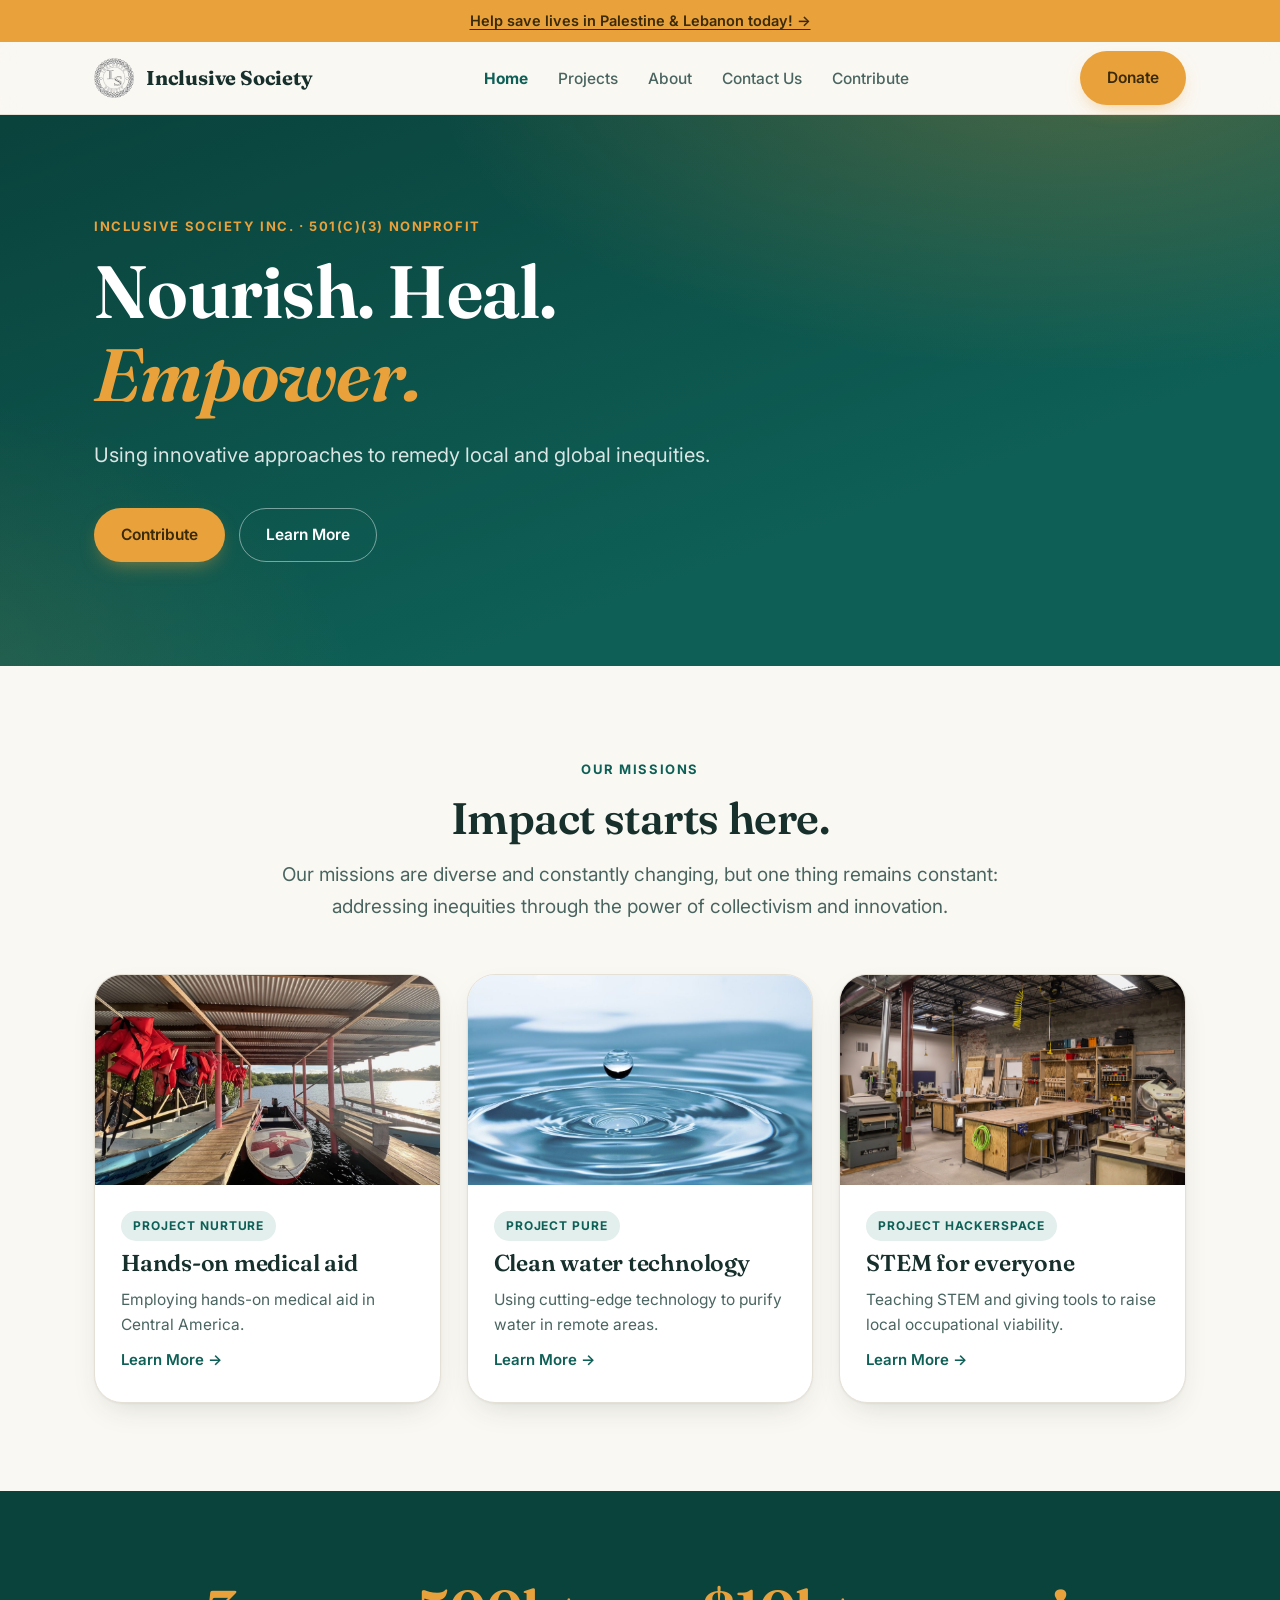
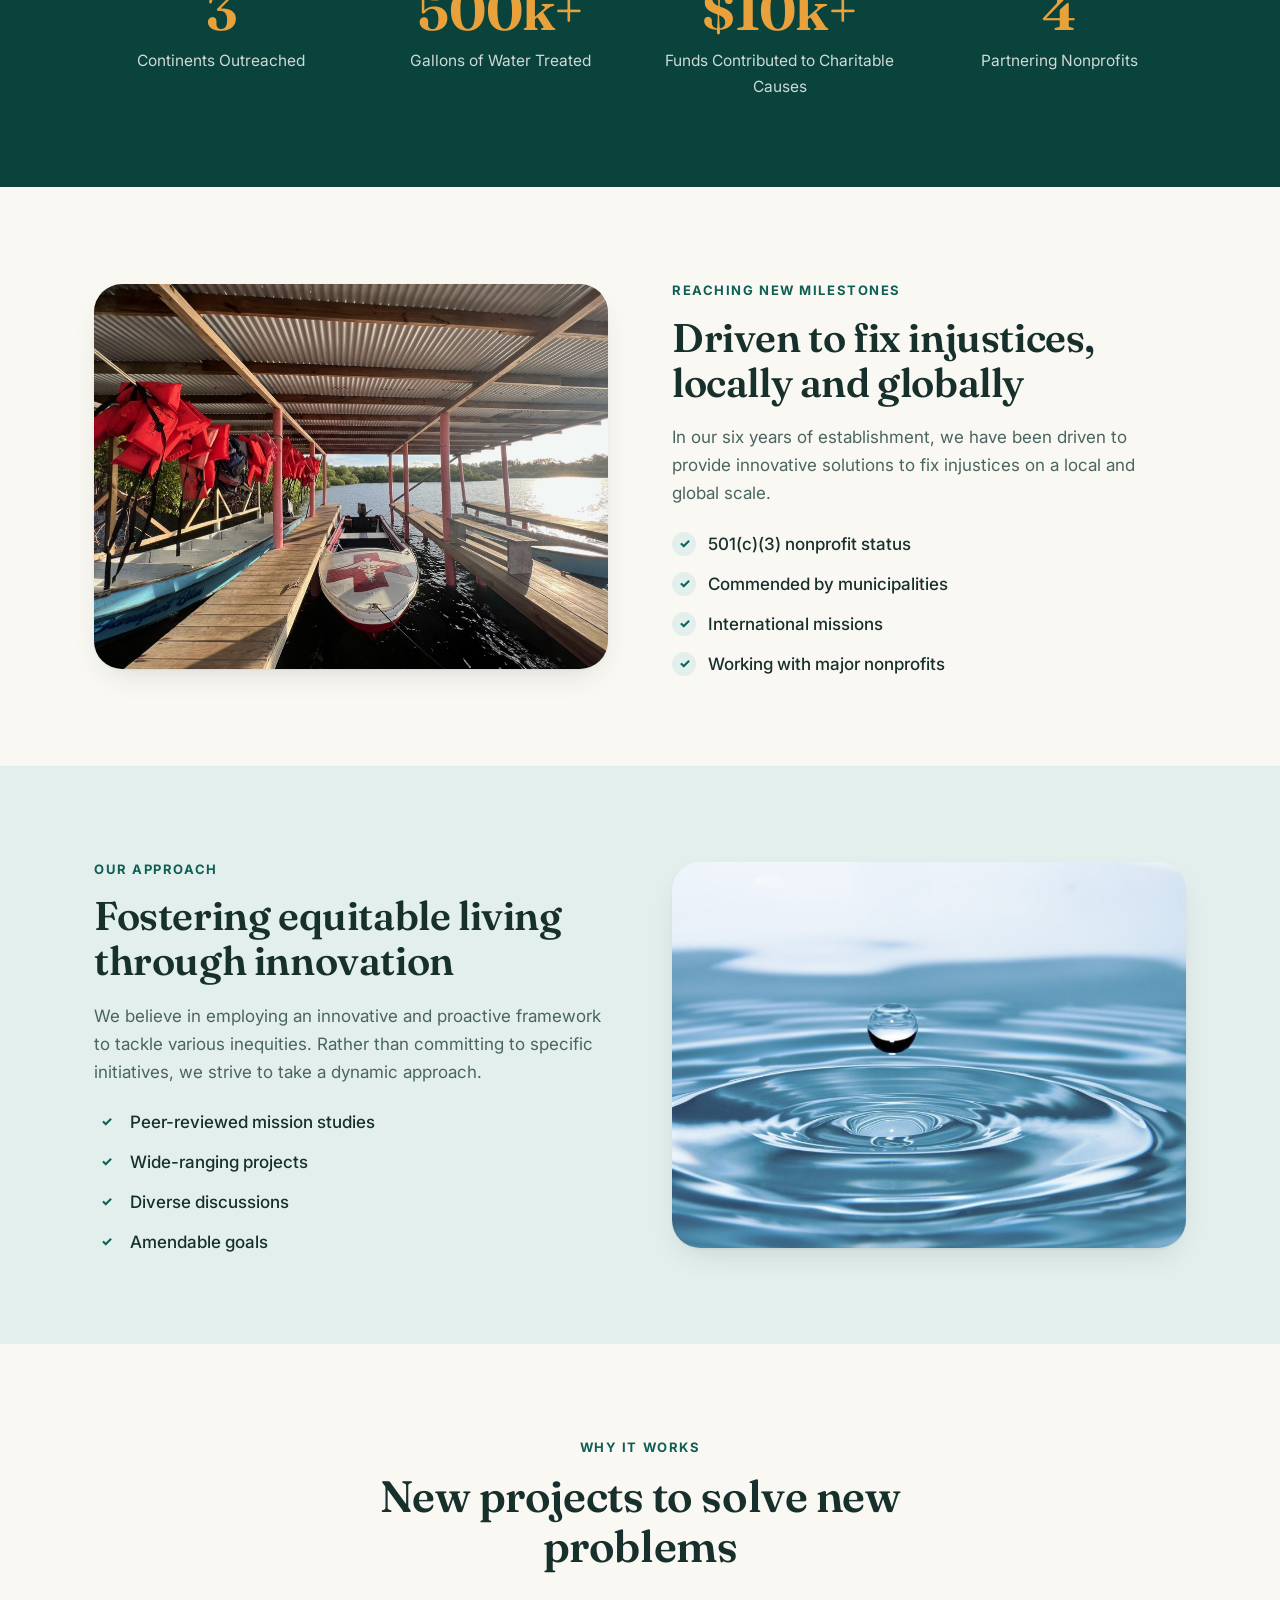
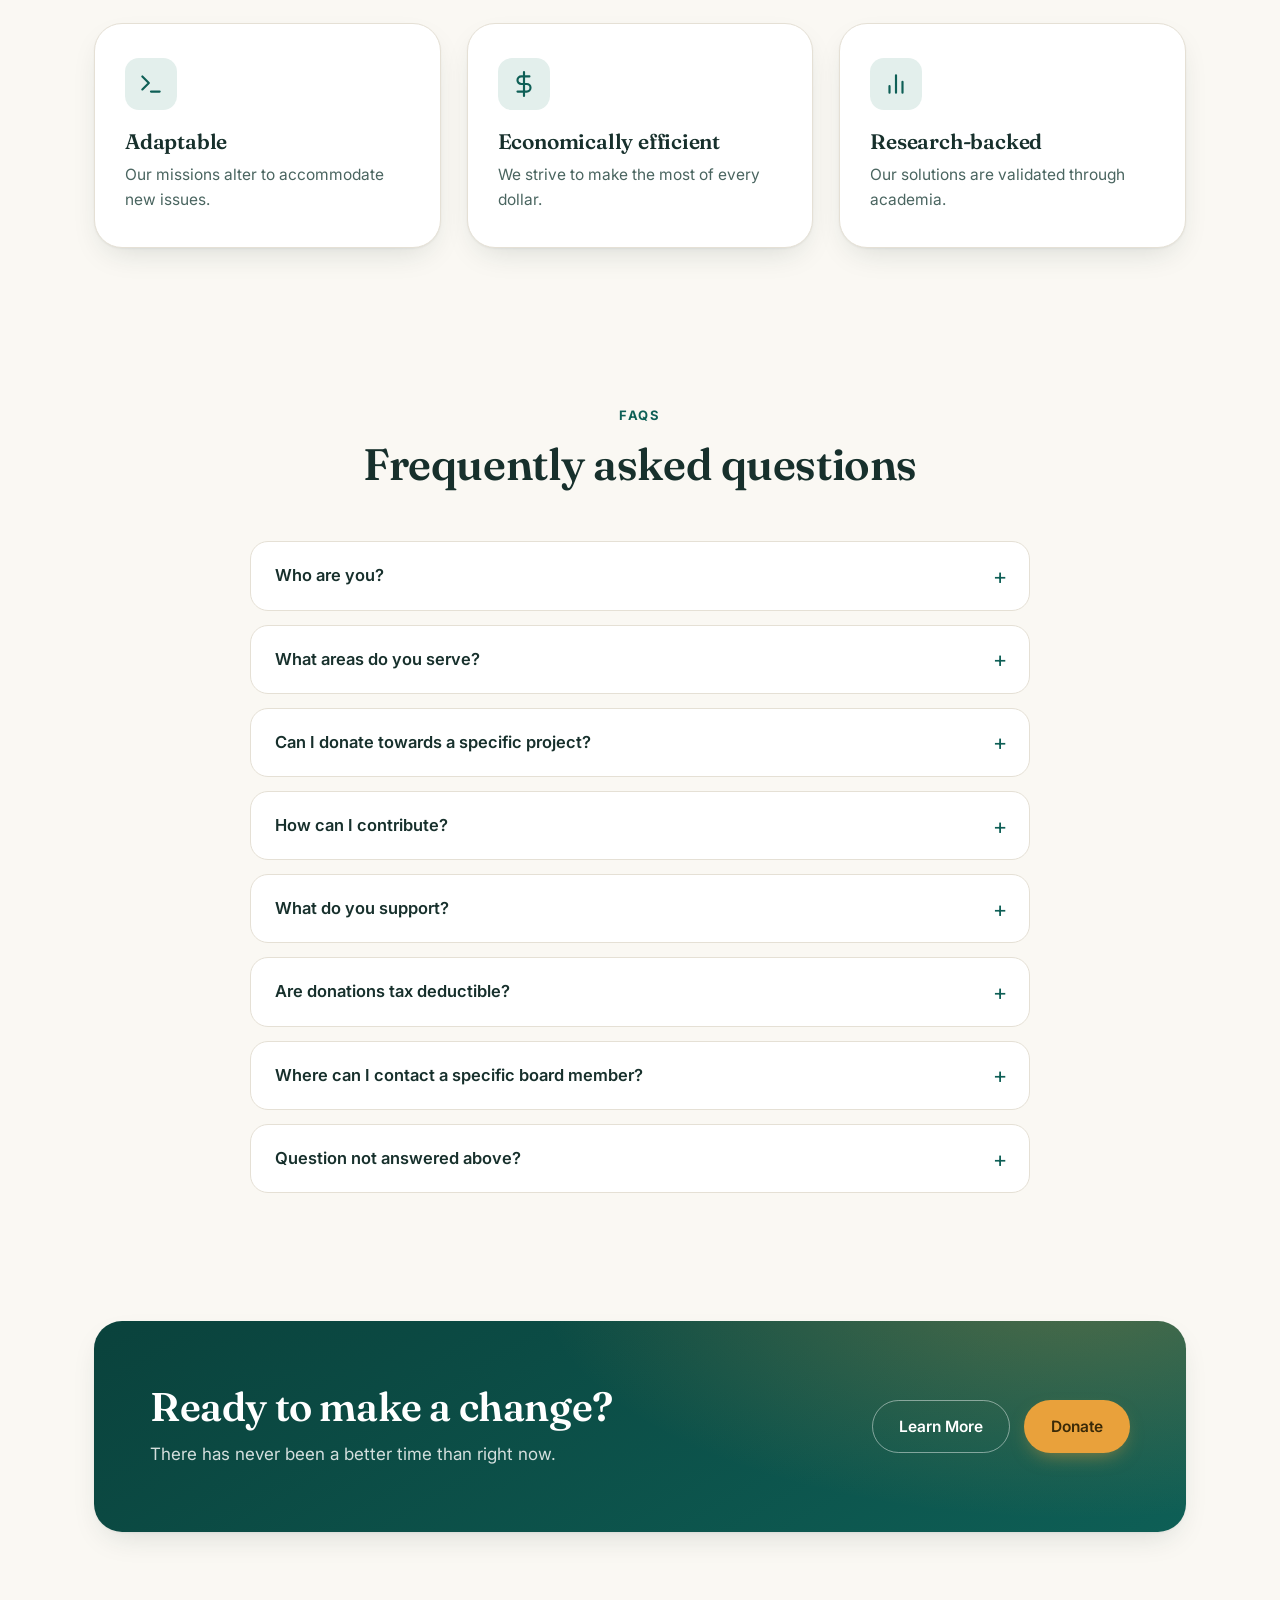
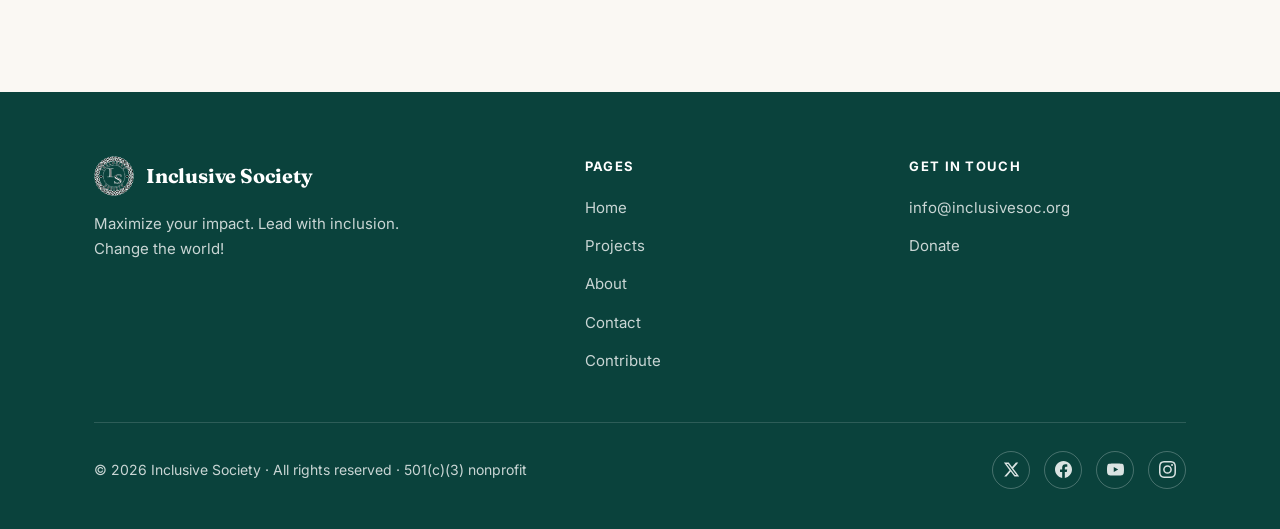
==== index.html @ f0d804b3 "Redesigned Inclusive Society site as a modern static website Co-Authored-By: Claude Fable 5 <noreply" ====
<!DOCTYPE html>
<html lang="en">
<head>
<meta charset="UTF-8">
<meta name="viewport" content="width=device-width, initial-scale=1.0">
<title>Inclusive Society — Nourish. Heal. Empower.</title>
<meta name="description" content="Inclusive Society is a 501(c)(3) nonprofit using innovative approaches to remedy local and global inequities. Nourish. Heal. Empower.">
<link rel="icon" type="image/png" href="assets/img/logo.png">
<link rel="preconnect" href="https://fonts.googleapis.com">
<link rel="preconnect" href="https://fonts.gstatic.com" crossorigin>
<link href="https://fonts.googleapis.com/css2?family=Fraunces:ital,opsz,wght@0,9..144,400..700;1,9..144,400..700&family=Inter:wght@400;500;600;700&display=swap" rel="stylesheet">
<link rel="stylesheet" href="assets/css/style.css">
</head>
<body>

<div class="announce">
  <a href="https://donorbox.org/inclusive-society-nonprofit-fundraiser" target="_blank" rel="noopener">Help save lives in Palestine &amp; Lebanon today! →</a>
</div>

<header class="site-header">
  <div class="wrap nav">
    <a class="brand" href="./"><img src="assets/img/logo.png" alt="Inclusive Society logo"><span>Inclusive Society</span></a>
    <ul class="nav-links" id="navLinks">
      <li><a href="./" aria-current="page">Home</a></li>
      <li><a href="projects/">Projects</a></li>
      <li><a href="about/">About</a></li>
      <li><a href="contact/">Contact Us</a></li>
      <li><a href="contribute/">Contribute</a></li>
    </ul>
    <div class="nav-cta">
      <a class="btn btn--amber" href="https://donorbox.org/inclusive-society-nonprofit-fundraiser" target="_blank" rel="noopener">Donate</a>
      <button class="nav-toggle" aria-label="Toggle menu" onclick="document.getElementById('navLinks').classList.toggle('open')">
        <svg viewBox="0 0 24 24" fill="none" stroke="currentColor" stroke-width="2" stroke-linecap="round"><path d="M4 7h16M4 12h16M4 17h16"/></svg>
      </button>
    </div>
  </div>
</header>

<section class="hero">
  <div class="wrap">
    <span class="eyebrow">Inclusive Society Inc. · 501(c)(3) Nonprofit</span>
    <h1>Nourish. Heal. <em>Empower.</em></h1>
    <p>Using innovative approaches to remedy local and global inequities.</p>
    <div class="hero-actions">
      <a class="btn btn--amber" href="contribute/">Contribute</a>
      <a class="btn btn--ghost-light" href="about/">Learn More</a>
    </div>
  </div>
</section>

<section class="section">
  <div class="wrap">
    <div class="section-head center">
      <span class="eyebrow">Our Missions</span>
      <h2>Impact starts here.</h2>
      <p class="lede">Our missions are diverse and constantly changing, but one thing remains constant: addressing inequities through the power of collectivism and innovation.</p>
    </div>
    <div class="grid grid--3">
      <article class="card">
        <img src="assets/img/medical.jpg" alt="Medical aid dock in Central America">
        <div class="card-body">
          <span class="tag">Project Nurture</span>
          <h3>Hands-on medical aid</h3>
          <p>Employing hands-on medical aid in Central America.</p>
          <a class="card-link" href="projects/">Learn More</a>
        </div>
      </article>
      <article class="card">
        <img src="assets/img/water.jpg" alt="Clean water pouring into a glass">
        <div class="card-body">
          <span class="tag">Project Pure</span>
          <h3>Clean water technology</h3>
          <p>Using cutting-edge technology to purify water in remote areas.</p>
          <a class="card-link" href="projects/">Learn More</a>
        </div>
      </article>
      <article class="card">
        <img src="assets/img/workshop.png" alt="Workshop with tools and machines">
        <div class="card-body">
          <span class="tag">Project Hackerspace</span>
          <h3>STEM for everyone</h3>
          <p>Teaching STEM and giving tools to raise local occupational viability.</p>
          <a class="card-link" href="projects/">Learn More</a>
        </div>
      </article>
    </div>
  </div>
</section>

<section class="section section--teal stats">
  <div class="wrap">
    <div class="grid grid--4">
      <div class="stat"><h3>3</h3><p>Continents Outreached</p></div>
      <div class="stat"><h3>500k+</h3><p>Gallons of Water Treated</p></div>
      <div class="stat"><h3>$10k+</h3><p>Funds Contributed to Charitable Causes</p></div>
      <div class="stat"><h3>4</h3><p>Partnering Nonprofits</p></div>
    </div>
  </div>
</section>

<section class="section">
  <div class="wrap split">
    <div class="split-img"><img src="assets/img/medical.jpg" alt="Floating Doctors medical dock"></div>
    <div>
      <span class="eyebrow">Reaching New Milestones</span>
      <h2>Driven to fix injustices, locally and globally</h2>
      <p>In our six years of establishment, we have been driven to provide innovative solutions to fix injustices on a local and global scale.</p>
      <ul class="checklist">
        <li>501(c)(3) nonprofit status</li>
        <li>Commended by municipalities</li>
        <li>International missions</li>
        <li>Working with major nonprofits</li>
      </ul>
    </div>
  </div>
</section>

<section class="section section--tint">
  <div class="wrap split">
    <div>
      <span class="eyebrow">Our Approach</span>
      <h2>Fostering equitable living through innovation</h2>
      <p>We believe in employing an innovative and proactive framework to tackle various inequities. Rather than committing to specific initiatives, we strive to take a dynamic approach.</p>
      <ul class="checklist">
        <li>Peer-reviewed mission studies</li>
        <li>Wide-ranging projects</li>
        <li>Diverse discussions</li>
        <li>Amendable goals</li>
      </ul>
    </div>
    <div class="split-img"><img src="assets/img/water.jpg" alt="Water purification innovation"></div>
  </div>
</section>

<section class="section">
  <div class="wrap">
    <div class="section-head center">
      <span class="eyebrow">Why It Works</span>
      <h2>New projects to solve new problems</h2>
    </div>
    <div class="grid grid--3">
      <div class="value">
        <div class="icon"><svg viewBox="0 0 24 24" fill="none" stroke="currentColor" stroke-width="2" stroke-linecap="round" stroke-linejoin="round"><path d="M4 17l6-6-6-6M12 19h8"/></svg></div>
        <h3>Adaptable</h3>
        <p>Our missions alter to accommodate new issues.</p>
      </div>
      <div class="value">
        <div class="icon"><svg viewBox="0 0 24 24" fill="none" stroke="currentColor" stroke-width="2" stroke-linecap="round" stroke-linejoin="round"><path d="M12 1v22M17 5H9.5a3.5 3.5 0 000 7h5a3.5 3.5 0 010 7H6"/></svg></div>
        <h3>Economically efficient</h3>
        <p>We strive to make the most of every dollar.</p>
      </div>
      <div class="value">
        <div class="icon"><svg viewBox="0 0 24 24" fill="none" stroke="currentColor" stroke-width="2" stroke-linecap="round" stroke-linejoin="round"><path d="M18 20V10M12 20V4M6 20v-6"/></svg></div>
        <h3>Research-backed</h3>
        <p>Our solutions are validated through academia.</p>
      </div>
    </div>
  </div>
</section>

<section class="section section--tight">
  <div class="wrap">
    <div class="section-head center">
      <span class="eyebrow">FAQs</span>
      <h2>Frequently asked questions</h2>
    </div>
    <div class="faq">
      <details>
        <summary>Who are you?</summary>
        <div>We are a 501(c)(3) nonprofit organization focused on employing innovative approaches to democratize resources to address local and global inequities. We believe that by taking on a creative philosophy, we can foster a more collective, more inclusive society.</div>
      </details>
      <details>
        <summary>What areas do you serve?</summary>
        <div>As our projects are highly variable in their goals, the areas we serve tend to vary greatly. At the moment, we are focusing efforts in aiding communities across North America, South America, and sub-Saharan Africa. We do not focus on any one particular region, and we don't plan to!</div>
      </details>
      <details>
        <summary>Can I donate towards a specific project?</summary>
        <div>Yes! At the <a href="https://donorbox.org/inclusive-society-nonprofit-fundraiser" target="_blank" rel="noopener">donation page</a>, you will have the option to select which project(s) you wish to contribute your funds to. If none are selected, donated funds will be dispersed towards charitable causes at the discretion of Inclusive Society.</div>
      </details>
      <details>
        <summary>How can I contribute?</summary>
        <div>If you are an individual and you wish to support our cause, you may consider donating <a href="https://donorbox.org/inclusive-society-nonprofit-fundraiser" target="_blank" rel="noopener">here</a>. If you have additional suggestions, comments, or would like a hands-on role, feel free to <a href="contact/">contact us here</a>. For organizations interested in partnerships, please contact us at <a href="contact/">this page</a>.</div>
      </details>
      <details>
        <summary>What do you support?</summary>
        <div>Our causes vary substantially. Currently, we are focused on providing aid to the citizens of Palestine. We have also done missions for democratizing access to STEM tools, clean water, and medical technology. The common factor with our current and future projects is our pursuit to address widespread inequities.</div>
      </details>
      <details>
        <summary>Are donations tax deductible?</summary>
        <div>Yes! We maintain a 501(c)(3) federal status, so all donations are considered tax deductible except where prohibited by law.</div>
      </details>
      <details>
        <summary>Where can I contact a specific board member?</summary>
        <div>Go to the <a href="about/">about us page</a> to contact a specific member.</div>
      </details>
      <details>
        <summary>Question not answered above?</summary>
        <div><a href="contact/">Contact us</a> — we're more than happy to help, or email us at <a href="mailto:info@inclusivesoc.org">info@inclusivesoc.org</a>.</div>
      </details>
    </div>
  </div>
</section>

<section class="section section--tight">
  <div class="wrap">
    <div class="cta-band">
      <div>
        <h2>Ready to make a change?</h2>
        <p>There has never been a better time than right now.</p>
      </div>
      <div class="hero-actions">
        <a class="btn btn--ghost-light" href="about/">Learn More</a>
        <a class="btn btn--amber" href="https://donorbox.org/inclusive-society-nonprofit-fundraiser" target="_blank" rel="noopener">Donate</a>
      </div>
    </div>
  </div>
</section>

<footer class="site-footer">
  <div class="wrap">
    <div class="footer-grid">
      <div>
        <a class="brand" href="./"><img src="assets/img/logo.png" alt="Inclusive Society logo"><span>Inclusive Society</span></a>
        <p class="footer-tag">Maximize your impact. Lead with inclusion. Change the world!</p>
      </div>
      <div>
        <h4>Pages</h4>
        <ul class="footer-links">
          <li><a href="./">Home</a></li>
          <li><a href="projects/">Projects</a></li>
          <li><a href="about/">About</a></li>
          <li><a href="contact/">Contact</a></li>
          <li><a href="contribute/">Contribute</a></li>
        </ul>
      </div>
      <div>
        <h4>Get in touch</h4>
        <ul class="footer-links">
          <li><a href="mailto:info@inclusivesoc.org">info@inclusivesoc.org</a></li>
          <li><a href="https://donorbox.org/inclusive-society-nonprofit-fundraiser" target="_blank" rel="noopener">Donate</a></li>
        </ul>
      </div>
    </div>
    <div class="footer-bottom">
      <span>© 2026 Inclusive Society · All rights reserved · 501(c)(3) nonprofit</span>
      <div class="socials">
        <a href="#" aria-label="Twitter"><svg viewBox="0 0 24 24" fill="currentColor"><path d="M18.244 2.25h3.308l-7.227 8.26 8.502 11.24H16.17l-5.214-6.817L4.99 21.75H1.68l7.73-8.835L1.254 2.25H8.08l4.713 6.231zm-1.161 17.52h1.833L7.084 4.126H5.117z"/></svg></a>
        <a href="#" aria-label="Facebook"><svg viewBox="0 0 24 24" fill="currentColor"><path d="M24 12.073c0-6.627-5.373-12-12-12s-12 5.373-12 12c0 5.99 4.388 10.954 10.125 11.854v-8.385H7.078v-3.47h3.047V9.43c0-3.007 1.792-4.669 4.533-4.669 1.312 0 2.686.235 2.686.235v2.953H15.83c-1.491 0-1.956.925-1.956 1.874v2.25h3.328l-.532 3.47h-2.796v8.385C19.612 23.027 24 18.062 24 12.073z"/></svg></a>
        <a href="#" aria-label="YouTube"><svg viewBox="0 0 24 24" fill="currentColor"><path d="M23.498 6.186a3.016 3.016 0 00-2.122-2.136C19.505 3.545 12 3.545 12 3.545s-7.505 0-9.377.505A3.017 3.017 0 00.502 6.186C0 8.07 0 12 0 12s0 3.93.502 5.814a3.016 3.016 0 002.122 2.136c1.871.505 9.376.505 9.376.505s7.505 0 9.377-.505a3.015 3.015 0 002.122-2.136C24 15.93 24 12 24 12s0-3.93-.502-5.814zM9.545 15.568V8.432L15.818 12l-6.273 3.568z"/></svg></a>
        <a href="#" aria-label="Instagram"><svg viewBox="0 0 24 24" fill="currentColor"><path d="M12 2.163c3.204 0 3.584.012 4.85.07 3.252.148 4.771 1.691 4.919 4.919.058 1.265.069 1.645.069 4.849 0 3.205-.012 3.584-.069 4.849-.149 3.225-1.664 4.771-4.919 4.919-1.266.058-1.644.07-4.85.07-3.204 0-3.584-.012-4.849-.07-3.26-.149-4.771-1.699-4.919-4.92-.058-1.265-.07-1.644-.07-4.849 0-3.204.013-3.583.07-4.849.149-3.227 1.664-4.771 4.919-4.919 1.266-.057 1.645-.069 4.849-.069zm0-2.163c-3.259 0-3.667.014-4.947.072-4.358.2-6.78 2.618-6.98 6.98-.059 1.281-.073 1.689-.073 4.948 0 3.259.014 3.668.072 4.948.2 4.358 2.618 6.78 6.98 6.98 1.281.058 1.689.072 4.948.072 3.259 0 3.668-.014 4.948-.072 4.354-.2 6.782-2.618 6.979-6.98.059-1.28.073-1.689.073-4.948 0-3.259-.014-3.667-.072-4.947-.196-4.354-2.617-6.78-6.979-6.98-1.281-.059-1.69-.073-4.949-.073zm0 5.838a6.162 6.162 0 100 12.324 6.162 6.162 0 000-12.324zm0 10.162a4 4 0 110-8 4 4 0 010 8zm6.406-11.845a1.44 1.44 0 100 2.881 1.44 1.44 0 000-2.881z"/></svg></a>
      </div>
    </div>
  </div>
</footer>

</body>
</html>
---- assets/css/style.css ----
/* ============================================================
   Inclusive Society — site stylesheet
   ============================================================ */

:root {
  --bg: #FAF8F3;
  --surface: #FFFFFF;
  --ink: #17302C;
  --ink-soft: #4A6560;
  --line: #E5E0D5;
  --teal: #0E5F56;
  --teal-deep: #0A423C;
  --teal-tint: #E3EFEC;
  --amber: #E9A13B;
  --amber-deep: #C77F1B;
  --radius: 18px;
  --radius-lg: 28px;
  --shadow: 0 1px 2px rgba(23, 48, 44, .05), 0 12px 32px -12px rgba(23, 48, 44, .18);
  --font-display: "Fraunces", Georgia, serif;
  --font-body: "Inter", -apple-system, BlinkMacSystemFont, "Segoe UI", sans-serif;
}

* { margin: 0; padding: 0; box-sizing: border-box; }

html { scroll-behavior: smooth; }

body {
  font-family: var(--font-body);
  background: var(--bg);
  color: var(--ink);
  line-height: 1.65;
  font-size: 17px;
  -webkit-font-smoothing: antialiased;
}

img { max-width: 100%; display: block; }

a { color: var(--teal); text-decoration: none; }
a:hover { text-decoration: none; }

.wrap { max-width: 1140px; margin: 0 auto; padding: 0 24px; }

/* ---------- Typography ---------- */

h1, h2, h3 { font-family: var(--font-display); font-weight: 600; line-height: 1.12; letter-spacing: -0.01em; }

.eyebrow {
  display: inline-block;
  font-size: 13px;
  font-weight: 700;
  letter-spacing: .12em;
  text-transform: uppercase;
  color: var(--teal);
  margin-bottom: 14px;
}

.eyebrow--amber { color: var(--amber-deep); }

.lede { font-size: 19px; color: var(--ink-soft); max-width: 62ch; }

/* ---------- Announcement bar ---------- */

.announce {
  background: var(--amber);
  color: #3A2A08;
  text-align: center;
  padding: 9px 20px;
  font-size: 14.5px;
  font-weight: 600;
}
.announce a { color: inherit; text-decoration: underline; text-underline-offset: 3px; }
.announce a:hover { opacity: .8; }

/* ---------- Header ---------- */

.site-header {
  position: sticky;
  top: 0;
  z-index: 50;
  background: rgba(250, 248, 243, .88);
  backdrop-filter: blur(12px);
  -webkit-backdrop-filter: blur(12px);
  border-bottom: 1px solid var(--line);
}

.nav {
  display: flex;
  align-items: center;
  justify-content: space-between;
  height: 72px;
  gap: 24px;
}

.brand { display: flex; align-items: center; gap: 12px; color: var(--ink); }
.brand img { width: 40px; height: 40px; }
.brand span {
  font-family: var(--font-display);
  font-weight: 700;
  font-size: 20px;
  letter-spacing: -0.01em;
}

.nav-links { display: flex; align-items: center; gap: 30px; list-style: none; }
.nav-links a {
  color: var(--ink-soft);
  font-weight: 500;
  font-size: 15.5px;
  transition: color .15s;
}
.nav-links a:hover, .nav-links a[aria-current="page"] { color: var(--teal); }
.nav-links a[aria-current="page"] { font-weight: 700; }

.nav-cta { display: flex; align-items: center; gap: 12px; }

/* mobile nav */
.nav-toggle {
  display: none;
  background: none;
  border: none;
  cursor: pointer;
  padding: 8px;
  color: var(--ink);
}
.nav-toggle svg { width: 26px; height: 26px; }

@media (max-width: 860px) {
  .nav-toggle { display: block; }
  .nav-links {
    display: none;
    position: absolute;
    top: 72px;
    left: 0; right: 0;
    background: var(--bg);
    border-bottom: 1px solid var(--line);
    flex-direction: column;
    align-items: flex-start;
    padding: 18px 24px 24px;
    gap: 16px;
    box-shadow: var(--shadow);
  }
  .nav-links.open { display: flex; }
  .nav-cta .btn { padding: 10px 18px; }
}

/* ---------- Buttons ---------- */

.btn {
  display: inline-flex;
  align-items: center;
  gap: 8px;
  padding: 13px 26px;
  border-radius: 999px;
  font-weight: 600;
  font-size: 15.5px;
  border: 1.5px solid transparent;
  cursor: pointer;
  transition: transform .15s, box-shadow .15s, background .15s, color .15s;
  font-family: var(--font-body);
}
.btn:hover { transform: translateY(-1px); }

.btn--primary { background: var(--teal); color: #fff; box-shadow: 0 8px 20px -8px rgba(14, 95, 86, .55); }
.btn--primary:hover { background: var(--teal-deep); color: #fff; }

.btn--amber { background: var(--amber); color: #3A2A08; box-shadow: 0 8px 20px -8px rgba(233, 161, 59, .6); }
.btn--amber:hover { background: #F0B45C; }

.btn--ghost { border-color: var(--line); color: var(--ink); background: transparent; }
.btn--ghost:hover { border-color: var(--teal); color: var(--teal); }

.btn--ghost-light { border-color: rgba(255,255,255,.45); color: #fff; background: transparent; }
.btn--ghost-light:hover { background: rgba(255,255,255,.12); color: #fff; }

/* ---------- Hero ---------- */

.hero {
  position: relative;
  background:
    radial-gradient(1100px 520px at 85% -10%, rgba(233, 161, 59, .28), transparent 60%),
    radial-gradient(900px 600px at -10% 110%, rgba(233, 161, 59, .14), transparent 55%),
    linear-gradient(160deg, var(--teal-deep) 0%, var(--teal) 70%);
  color: #fff;
  overflow: hidden;
}
.hero .wrap {
  padding-top: 96px;
  padding-bottom: 104px;
  position: relative;
}
.hero .eyebrow { color: var(--amber); }
.hero h1 {
  font-size: clamp(42px, 6.5vw, 74px);
  max-width: 13ch;
  margin-bottom: 22px;
  font-weight: 640;
}
.hero h1 em { font-style: italic; color: var(--amber); }
.hero p { font-size: 20px; color: rgba(255,255,255,.85); max-width: 52ch; margin-bottom: 36px; }
.hero-actions { display: flex; gap: 14px; flex-wrap: wrap; }

/* subpage hero (smaller) */
.hero--sub .wrap { padding-top: 72px; padding-bottom: 80px; }
.hero--sub h1 { font-size: clamp(36px, 5vw, 56px); }

/* ---------- Sections ---------- */

.section { padding: 88px 0; }
.section--tight { padding: 64px 0; }
.section--teal { background: var(--teal-deep); color: #fff; }
.section--tint { background: var(--teal-tint); }

.section-head { max-width: 720px; margin-bottom: 52px; }
.section-head h2 { font-size: clamp(30px, 4vw, 44px); margin-bottom: 16px; }
.section-head.center { margin-left: auto; margin-right: auto; text-align: center; }

/* ---------- Cards ---------- */

.grid { display: grid; gap: 26px; }
.grid--3 { grid-template-columns: repeat(3, 1fr); }
.grid--2 { grid-template-columns: repeat(2, 1fr); }
.grid--4 { grid-template-columns: repeat(4, 1fr); }

@media (max-width: 980px) {
  .grid--3, .grid--4 { grid-template-columns: repeat(2, 1fr); }
}
@media (max-width: 640px) {
  .grid--2, .grid--3, .grid--4 { grid-template-columns: 1fr; }
}

.card {
  background: var(--surface);
  border: 1px solid var(--line);
  border-radius: var(--radius-lg);
  overflow: hidden;
  box-shadow: var(--shadow);
  display: flex;
  flex-direction: column;
  transition: transform .2s, box-shadow .2s;
}
.card:hover { transform: translateY(-4px); box-shadow: 0 2px 4px rgba(23,48,44,.06), 0 24px 48px -16px rgba(23,48,44,.24); }

.card img { height: 210px; width: 100%; object-fit: cover; }
.card-body { padding: 26px 26px 30px; display: flex; flex-direction: column; gap: 10px; flex: 1; }
.card-body h3 { font-size: 23px; }
.card-body p { color: var(--ink-soft); font-size: 15.5px; flex: 1; }
.card-link { font-weight: 600; font-size: 15px; }
.card-link::after { content: " →"; }

.tag {
  align-self: flex-start;
  font-size: 12px;
  font-weight: 700;
  letter-spacing: .08em;
  text-transform: uppercase;
  padding: 5px 12px;
  border-radius: 999px;
  background: var(--teal-tint);
  color: var(--teal);
}
.tag--red { background: #FBE9E4; color: #B4462B; }
.tag--amber { background: #FCF0DC; color: var(--amber-deep); }

/* ---------- Stats ---------- */

.stats { text-align: center; }
.stat h3 {
  font-size: clamp(40px, 5vw, 56px);
  color: var(--amber);
  font-weight: 640;
  margin-bottom: 6px;
}
.section--teal .stat p { color: rgba(255,255,255,.8); font-size: 15.5px; }
.stat p { color: var(--ink-soft); font-size: 15.5px; }

/* ---------- Split (image + text) ---------- */

.split {
  display: grid;
  grid-template-columns: 1fr 1fr;
  gap: 64px;
  align-items: center;
}
@media (max-width: 900px) { .split { grid-template-columns: 1fr; gap: 40px; } }

.split h2 { font-size: clamp(28px, 3.6vw, 40px); margin-bottom: 18px; }
.split p { color: var(--ink-soft); margin-bottom: 22px; }

.split-img {
  border-radius: var(--radius-lg);
  overflow: hidden;
  box-shadow: var(--shadow);
}
.split-img img { width: 100%; height: 100%; object-fit: cover; aspect-ratio: 4/3; }

.checklist { list-style: none; display: grid; gap: 12px; }
.checklist li { display: flex; gap: 12px; align-items: flex-start; font-weight: 500; }
.checklist li::before {
  content: "✓";
  flex: none;
  width: 24px; height: 24px;
  border-radius: 50%;
  background: var(--teal-tint);
  color: var(--teal);
  font-size: 13px;
  font-weight: 800;
  display: inline-flex;
  align-items: center;
  justify-content: center;
  margin-top: 2px;
}

/* ---------- Value tiles ---------- */

.value {
  background: var(--surface);
  border: 1px solid var(--line);
  border-radius: var(--radius-lg);
  padding: 34px 30px;
  box-shadow: var(--shadow);
}
.value .icon {
  width: 52px; height: 52px;
  border-radius: 14px;
  background: var(--teal-tint);
  color: var(--teal);
  display: flex;
  align-items: center;
  justify-content: center;
  margin-bottom: 20px;
}
.value .icon svg { width: 26px; height: 26px; }
.value h3 { font-size: 21px; margin-bottom: 8px; }
.value p { color: var(--ink-soft); font-size: 15.5px; }

/* ---------- FAQ ---------- */

.faq { max-width: 780px; margin: 0 auto; display: grid; gap: 14px; }
.faq details {
  background: var(--surface);
  border: 1px solid var(--line);
  border-radius: var(--radius);
  padding: 0;
  overflow: hidden;
}
.faq summary {
  cursor: pointer;
  list-style: none;
  padding: 20px 54px 20px 24px;
  font-weight: 600;
  font-size: 16.5px;
  position: relative;
}
.faq summary::-webkit-details-marker { display: none; }
.faq summary::after {
  content: "+";
  position: absolute;
  right: 22px;
  top: 50%;
  transform: translateY(-50%);
  font-size: 22px;
  color: var(--teal);
  font-weight: 400;
  transition: transform .2s;
}
.faq details[open] summary::after { transform: translateY(-50%) rotate(45deg); }
.faq details > div { padding: 0 24px 22px; color: var(--ink-soft); font-size: 15.5px; }
.faq details > div a { font-weight: 600; }

/* ---------- Team ---------- */

.person {
  background: var(--surface);
  border: 1px solid var(--line);
  border-radius: var(--radius-lg);
  overflow: hidden;
  box-shadow: var(--shadow);
  text-align: center;
  transition: transform .2s, box-shadow .2s;
}
.person:hover { transform: translateY(-4px); }
.person img { width: 100%; aspect-ratio: 1/1; object-fit: cover; object-position: center top; }
.person-body { padding: 22px 22px 28px; }
.person-body h3 { font-size: 21px; margin-bottom: 4px; }
.person-body .role {
  color: var(--teal);
  font-weight: 600;
  font-size: 13.5px;
  letter-spacing: .04em;
  text-transform: uppercase;
  margin-bottom: 10px;
}
.person-body p { color: var(--ink-soft); font-size: 15px; }

/* ---------- CTA band ---------- */

.cta-band {
  background:
    radial-gradient(900px 400px at 90% -20%, rgba(233,161,59,.3), transparent 60%),
    linear-gradient(150deg, var(--teal-deep), var(--teal));
  color: #fff;
  border-radius: var(--radius-lg);
  padding: 64px 56px;
  display: flex;
  align-items: center;
  justify-content: space-between;
  gap: 40px;
  flex-wrap: wrap;
  box-shadow: var(--shadow);
}
.cta-band h2 { font-size: clamp(28px, 3.6vw, 40px); margin-bottom: 10px; }
.cta-band p { color: rgba(255,255,255,.82); font-size: 17px; max-width: 46ch; }
.cta-band .hero-actions { flex: none; }

/* ---------- Forms ---------- */

.form-card {
  background: var(--surface);
  border: 1px solid var(--line);
  border-radius: var(--radius-lg);
  padding: 40px;
  box-shadow: var(--shadow);
}
.form-grid { display: grid; gap: 20px; }
.form-field label { display: block; font-weight: 600; font-size: 14.5px; margin-bottom: 7px; }
.form-field input,
.form-field select,
.form-field textarea {
  width: 100%;
  padding: 13px 16px;
  border: 1.5px solid var(--line);
  border-radius: 12px;
  font-family: var(--font-body);
  font-size: 15.5px;
  background: var(--bg);
  color: var(--ink);
  transition: border-color .15s, box-shadow .15s;
}
.form-field input:focus,
.form-field select:focus,
.form-field textarea:focus {
  outline: none;
  border-color: var(--teal);
  box-shadow: 0 0 0 3px rgba(14, 95, 86, .14);
}
.form-field textarea { min-height: 140px; resize: vertical; }

/* ---------- Contact info ---------- */

.info-tile {
  background: var(--surface);
  border: 1px solid var(--line);
  border-radius: var(--radius-lg);
  padding: 30px;
  box-shadow: var(--shadow);
  display: flex;
  gap: 18px;
  align-items: flex-start;
}
.info-tile .icon {
  flex: none;
  width: 46px; height: 46px;
  border-radius: 13px;
  background: var(--teal-tint);
  color: var(--teal);
  display: flex; align-items: center; justify-content: center;
}
.info-tile .icon svg { width: 22px; height: 22px; }
.info-tile h3 { font-size: 18px; margin-bottom: 4px; font-family: var(--font-body); font-weight: 700; }
.info-tile p { color: var(--ink-soft); font-size: 15px; }

/* ---------- Pledge strip (contribute) ---------- */

.pledges { display: flex; justify-content: center; gap: 48px; flex-wrap: wrap; }
.pledge { display: flex; align-items: center; gap: 12px; font-weight: 600; font-size: 17px; }
.pledge::before {
  content: "✓";
  width: 30px; height: 30px;
  border-radius: 50%;
  background: var(--amber);
  color: #3A2A08;
  font-weight: 800;
  display: inline-flex;
  align-items: center;
  justify-content: center;
  flex: none;
}

/* ---------- Footer ---------- */

.site-footer {
  background: var(--teal-deep);
  color: rgba(255,255,255,.78);
  padding: 64px 0 40px;
  margin-top: 96px;
}
.footer-grid {
  display: grid;
  grid-template-columns: 1.6fr 1fr 1fr;
  gap: 48px;
  margin-bottom: 48px;
}
@media (max-width: 800px) { .footer-grid { grid-template-columns: 1fr; gap: 36px; } }

.site-footer .brand { color: #fff; margin-bottom: 16px; }
.site-footer .brand img { filter: invert(1) brightness(2); }
.footer-tag { font-size: 15px; max-width: 34ch; }

.site-footer h4 {
  color: #fff;
  font-size: 13px;
  font-weight: 700;
  letter-spacing: .1em;
  text-transform: uppercase;
  margin-bottom: 16px;
}
.footer-links { list-style: none; display: grid; gap: 10px; }
.footer-links a { color: rgba(255,255,255,.78); font-size: 15px; }
.footer-links a:hover { color: var(--amber); }

.footer-bottom {
  border-top: 1px solid rgba(255,255,255,.14);
  padding-top: 28px;
  display: flex;
  justify-content: space-between;
  align-items: center;
  gap: 20px;
  flex-wrap: wrap;
  font-size: 14px;
}
.socials { display: flex; gap: 14px; }
.socials a {
  width: 38px; height: 38px;
  border-radius: 50%;
  border: 1px solid rgba(255,255,255,.25);
  display: inline-flex;
  align-items: center;
  justify-content: center;
  color: rgba(255,255,255,.85);
  transition: background .15s, color .15s;
}
.socials a:hover { background: var(--amber); color: #3A2A08; border-color: var(--amber); }
.socials svg { width: 17px; height: 17px; }

/* ---------- Misc ---------- */

.notice {
  background: var(--teal-tint);
  border: 1px solid #CBDFDA;
  border-radius: var(--radius);
  padding: 16px 20px;
  font-size: 14.5px;
  color: var(--teal-deep);
}

@media (max-width: 640px) {
  .section { padding: 64px 0; }
  .hero .wrap { padding-top: 64px; padding-bottom: 72px; }
  .cta-band { padding: 44px 28px; }
  .form-card { padding: 28px 22px; }
}
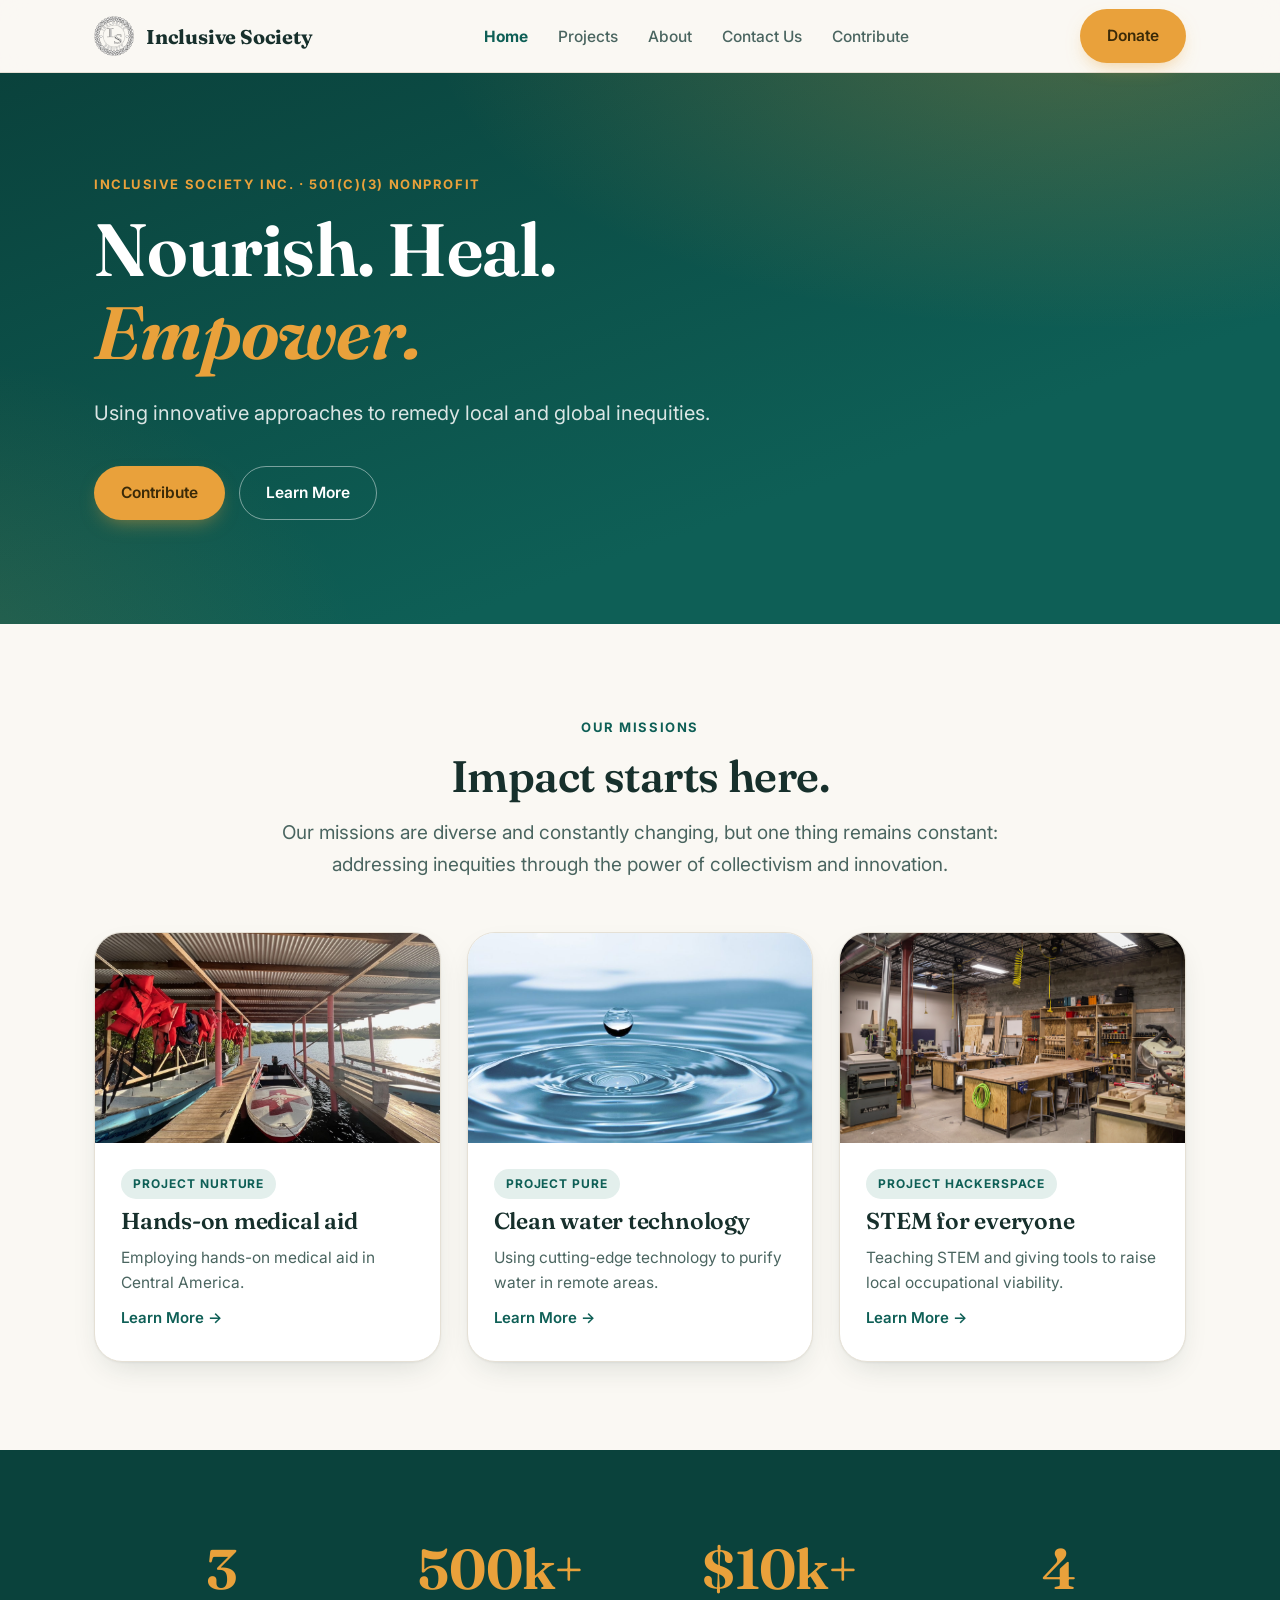
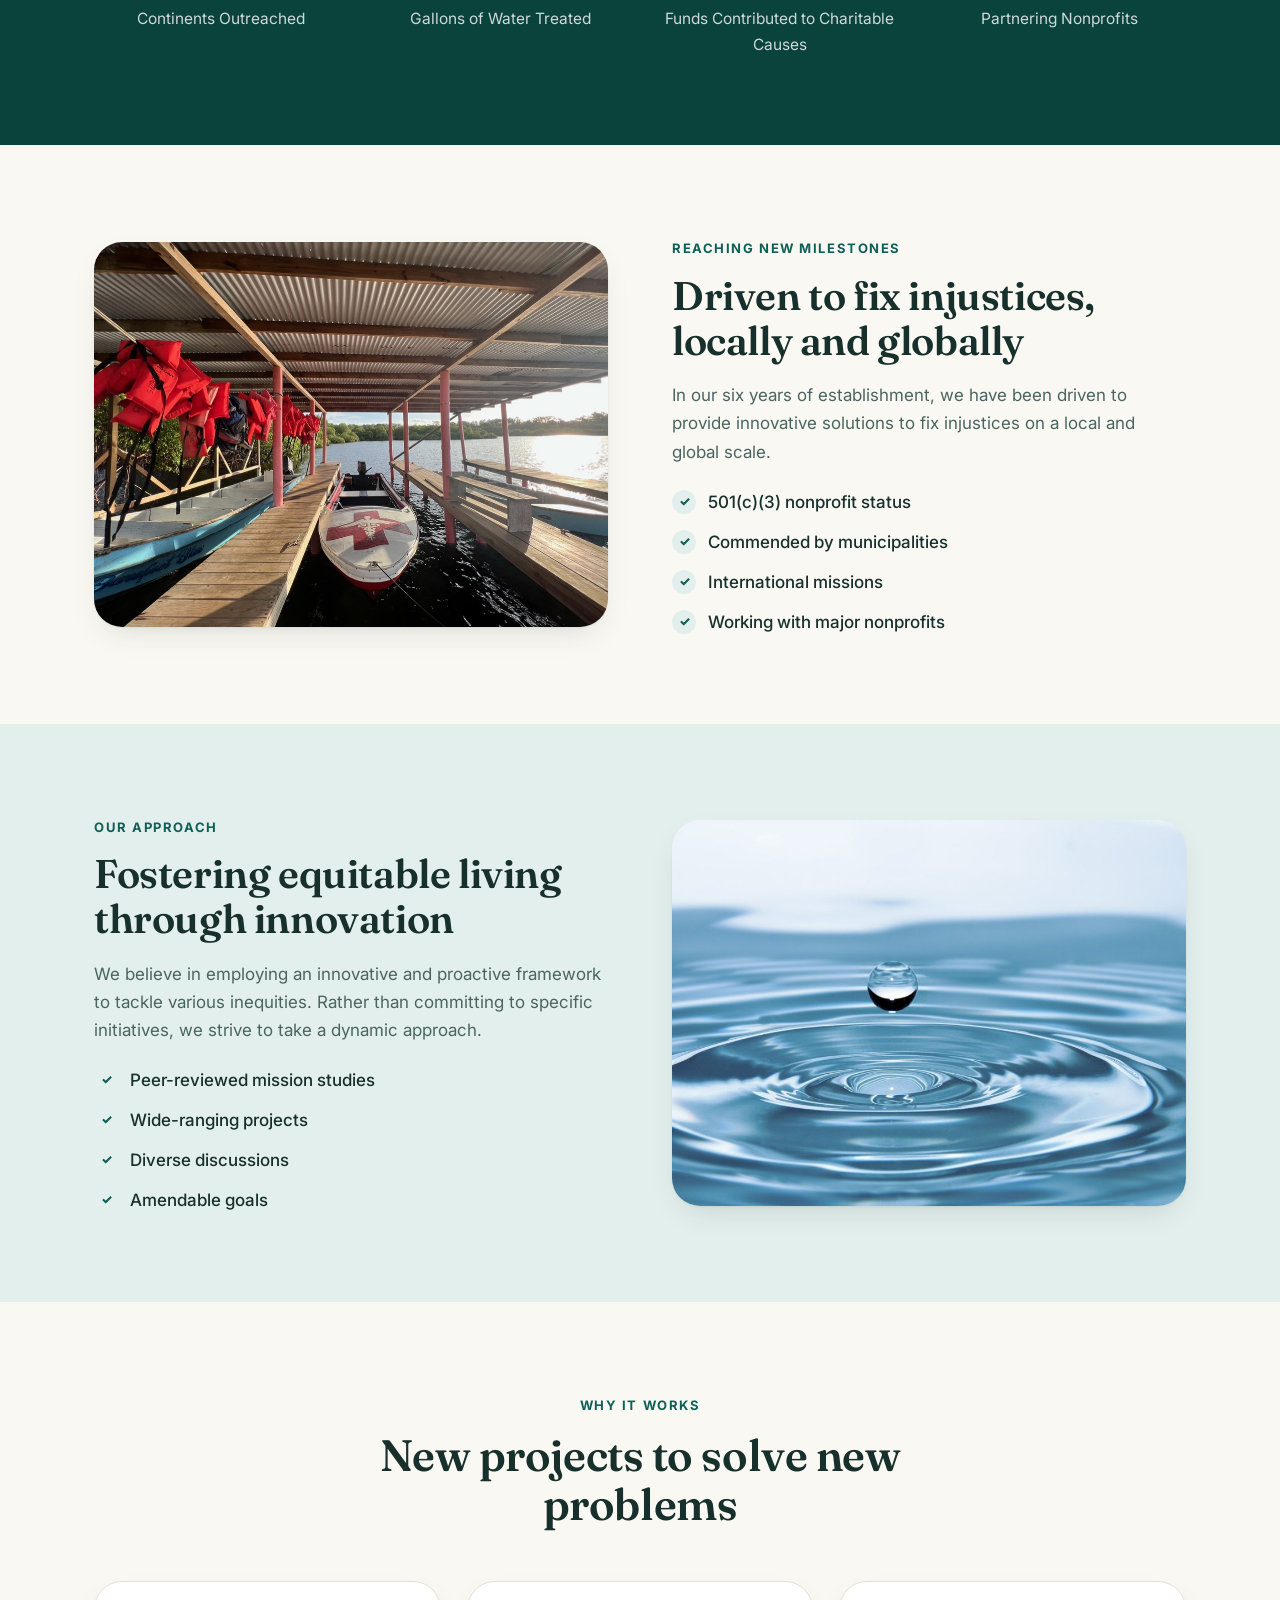
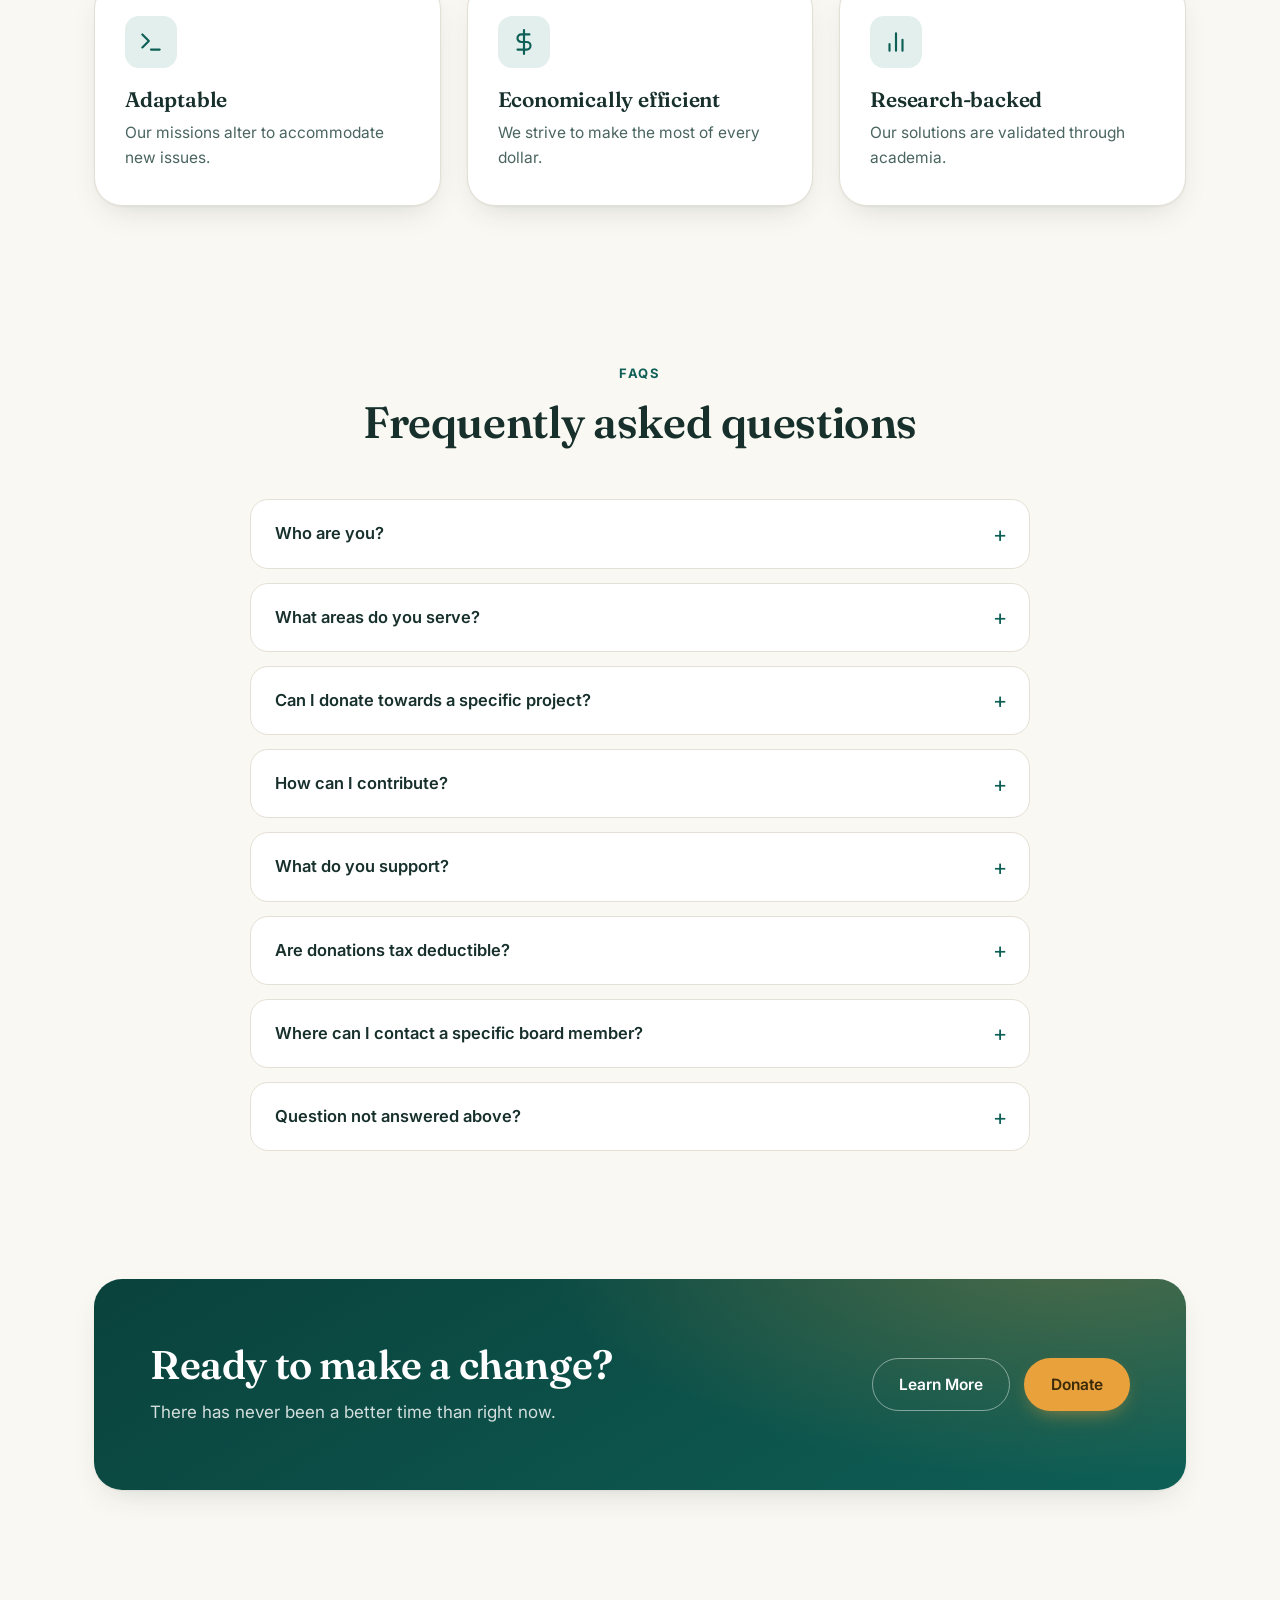
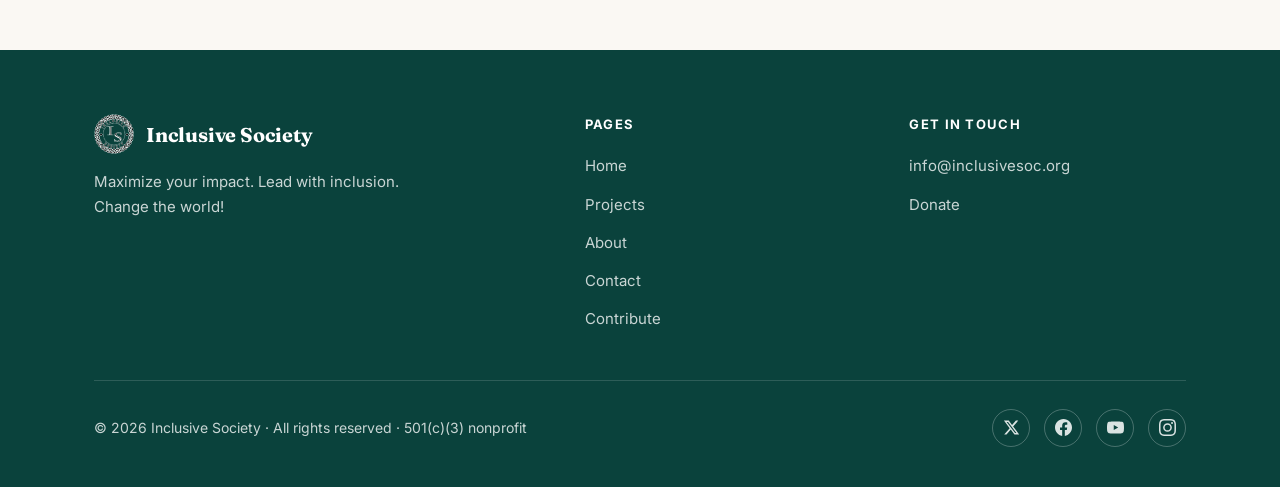
==== commit 78af5b1c: "Remove Palestine announcement banner Co-Authored-By: Claude Fable 5 <noreply@anthropic.com>" ====
--- a/index.html
+++ b/index.html
@@ -12,10 +12,6 @@
 <link rel="stylesheet" href="assets/css/style.css">
 </head>
 <body>
-
-<div class="announce">
-  <a href="https://donorbox.org/inclusive-society-nonprofit-fundraiser" target="_blank" rel="noopener">Help save lives in Palestine &amp; Lebanon today! →</a>
-</div>
 
 <header class="site-header">
   <div class="wrap nav">
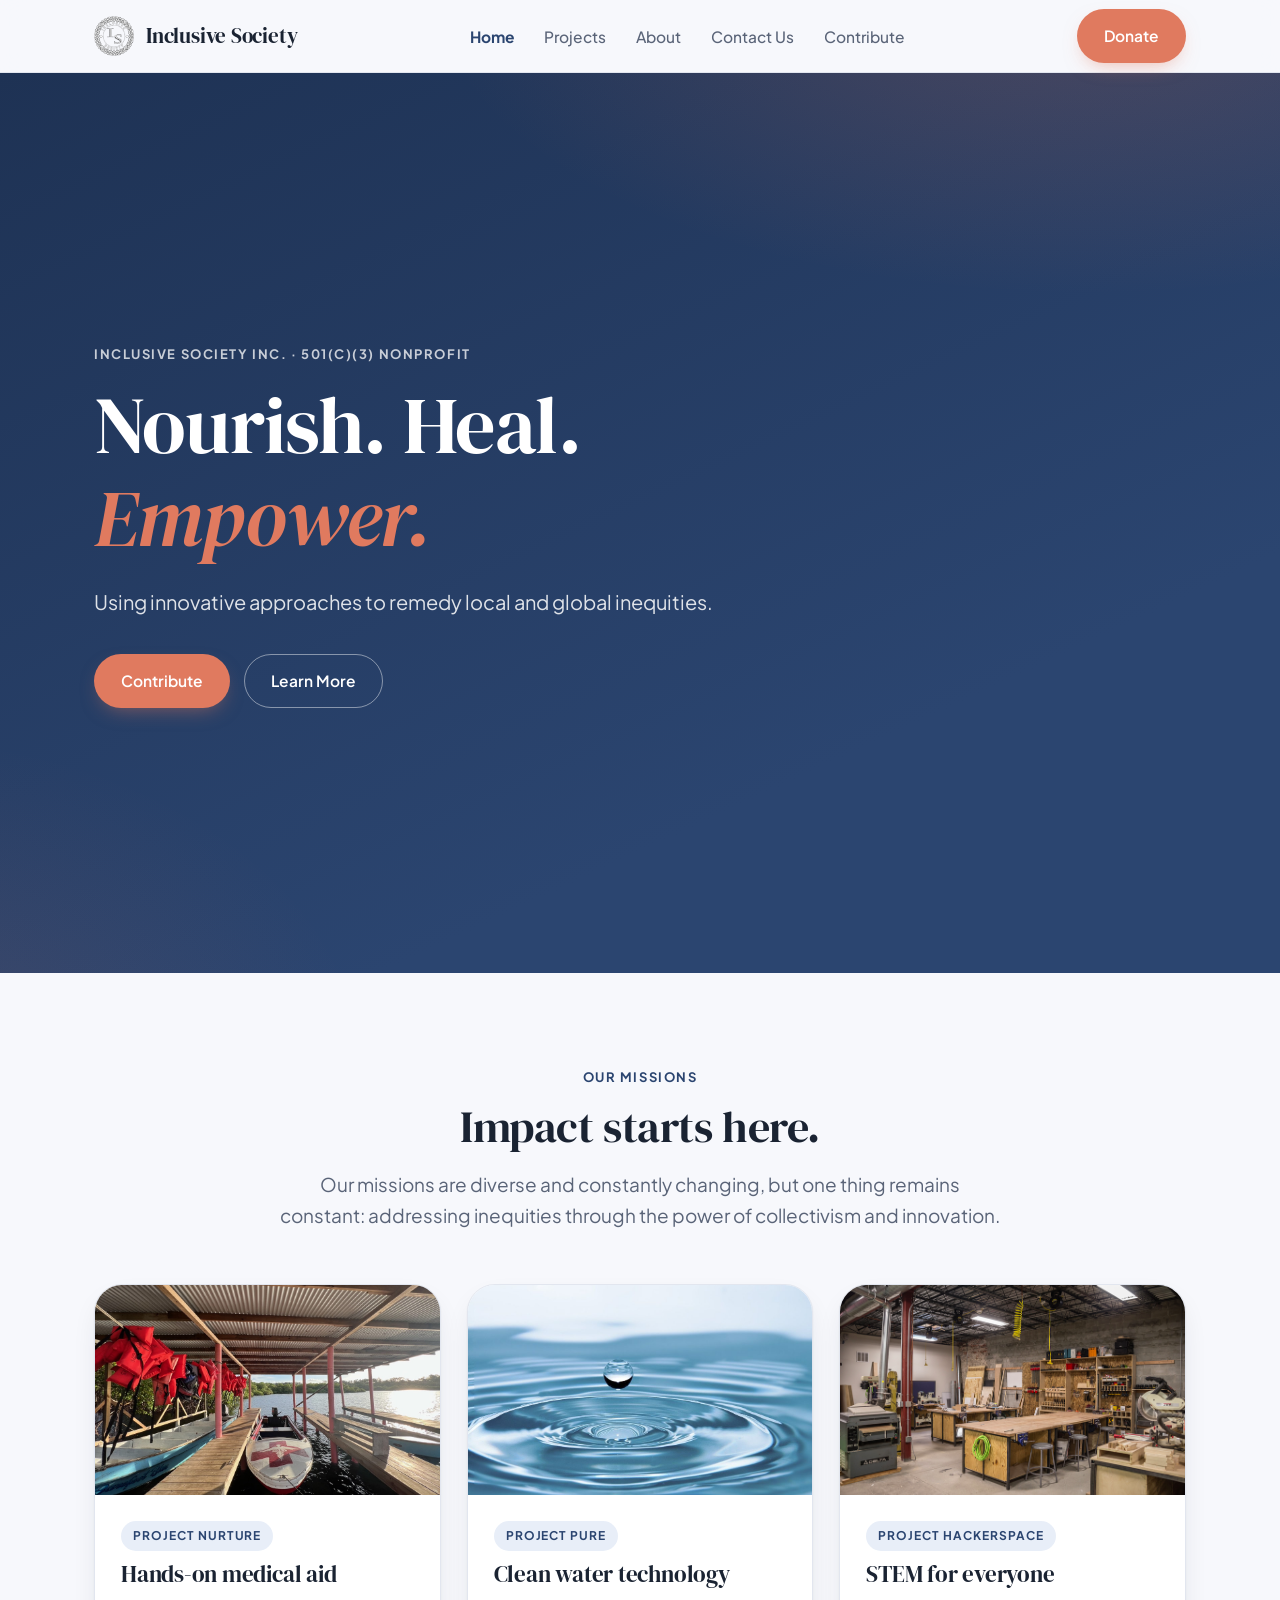
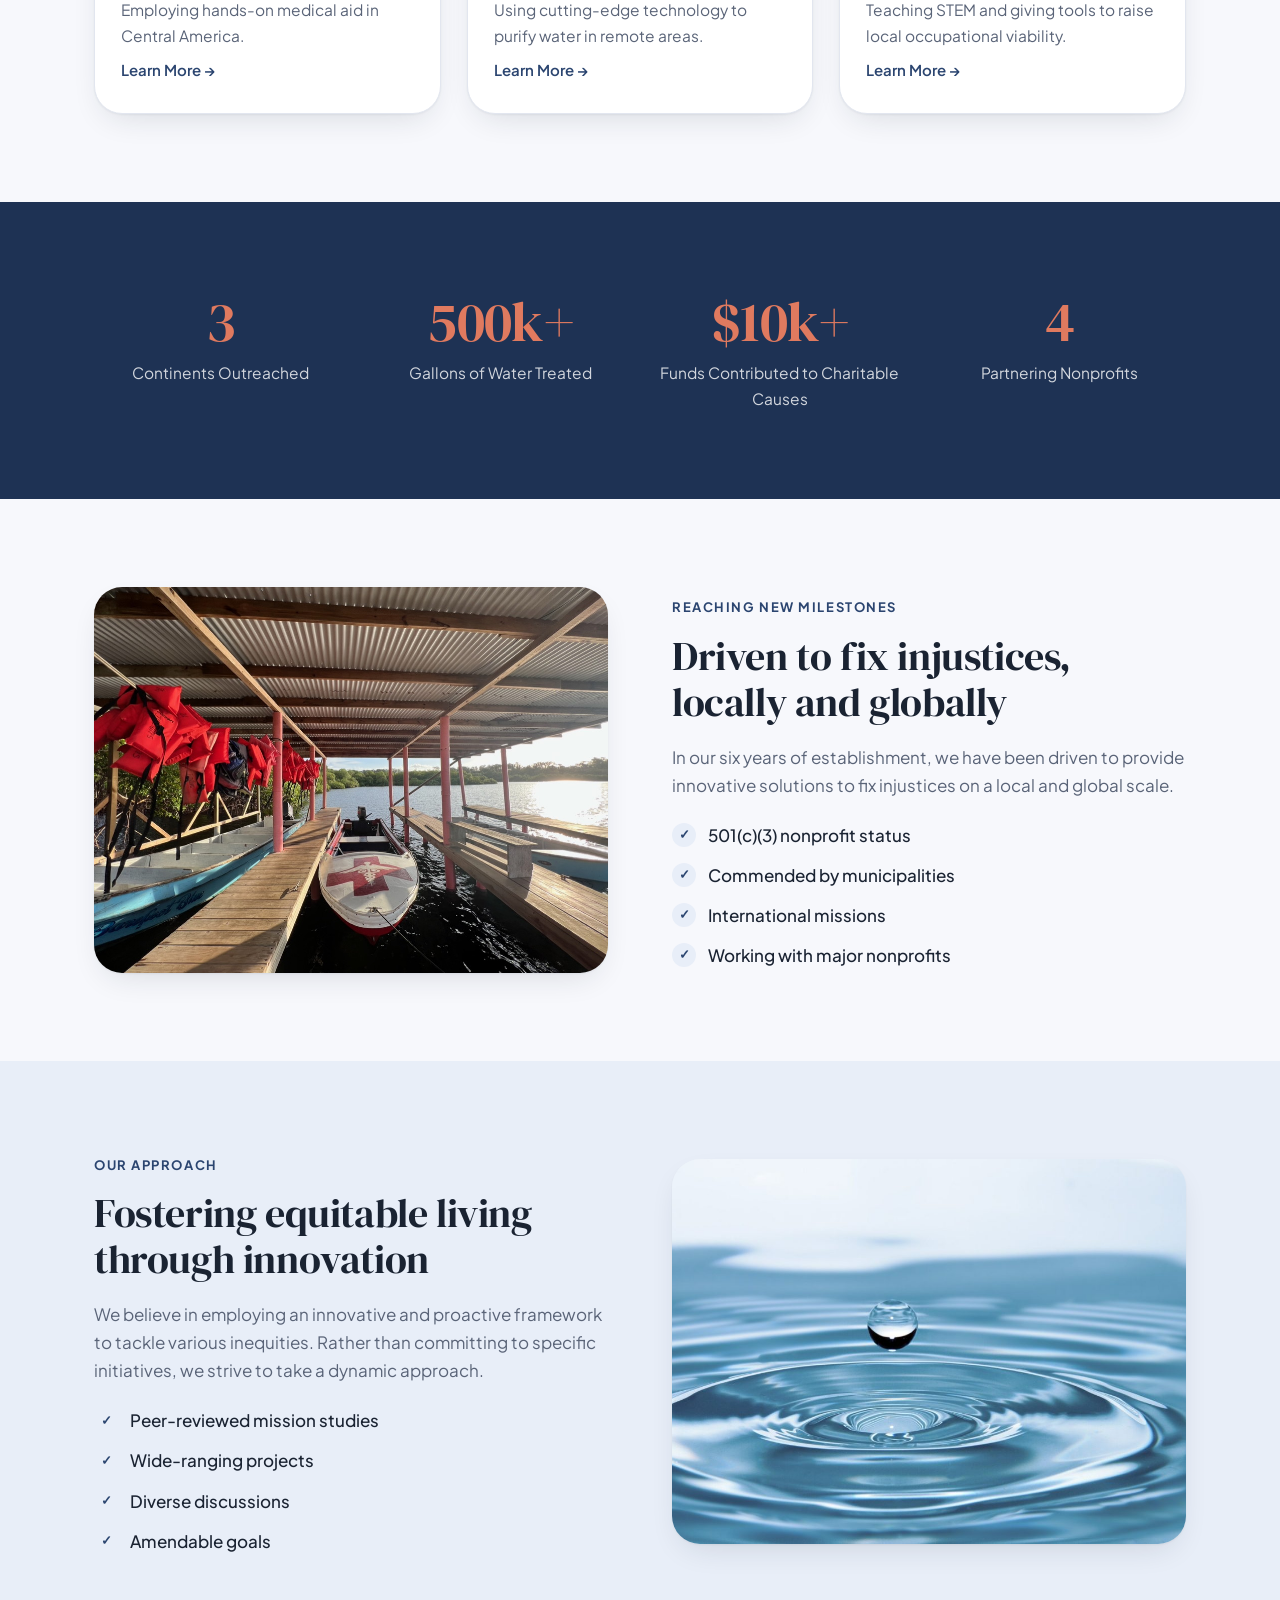
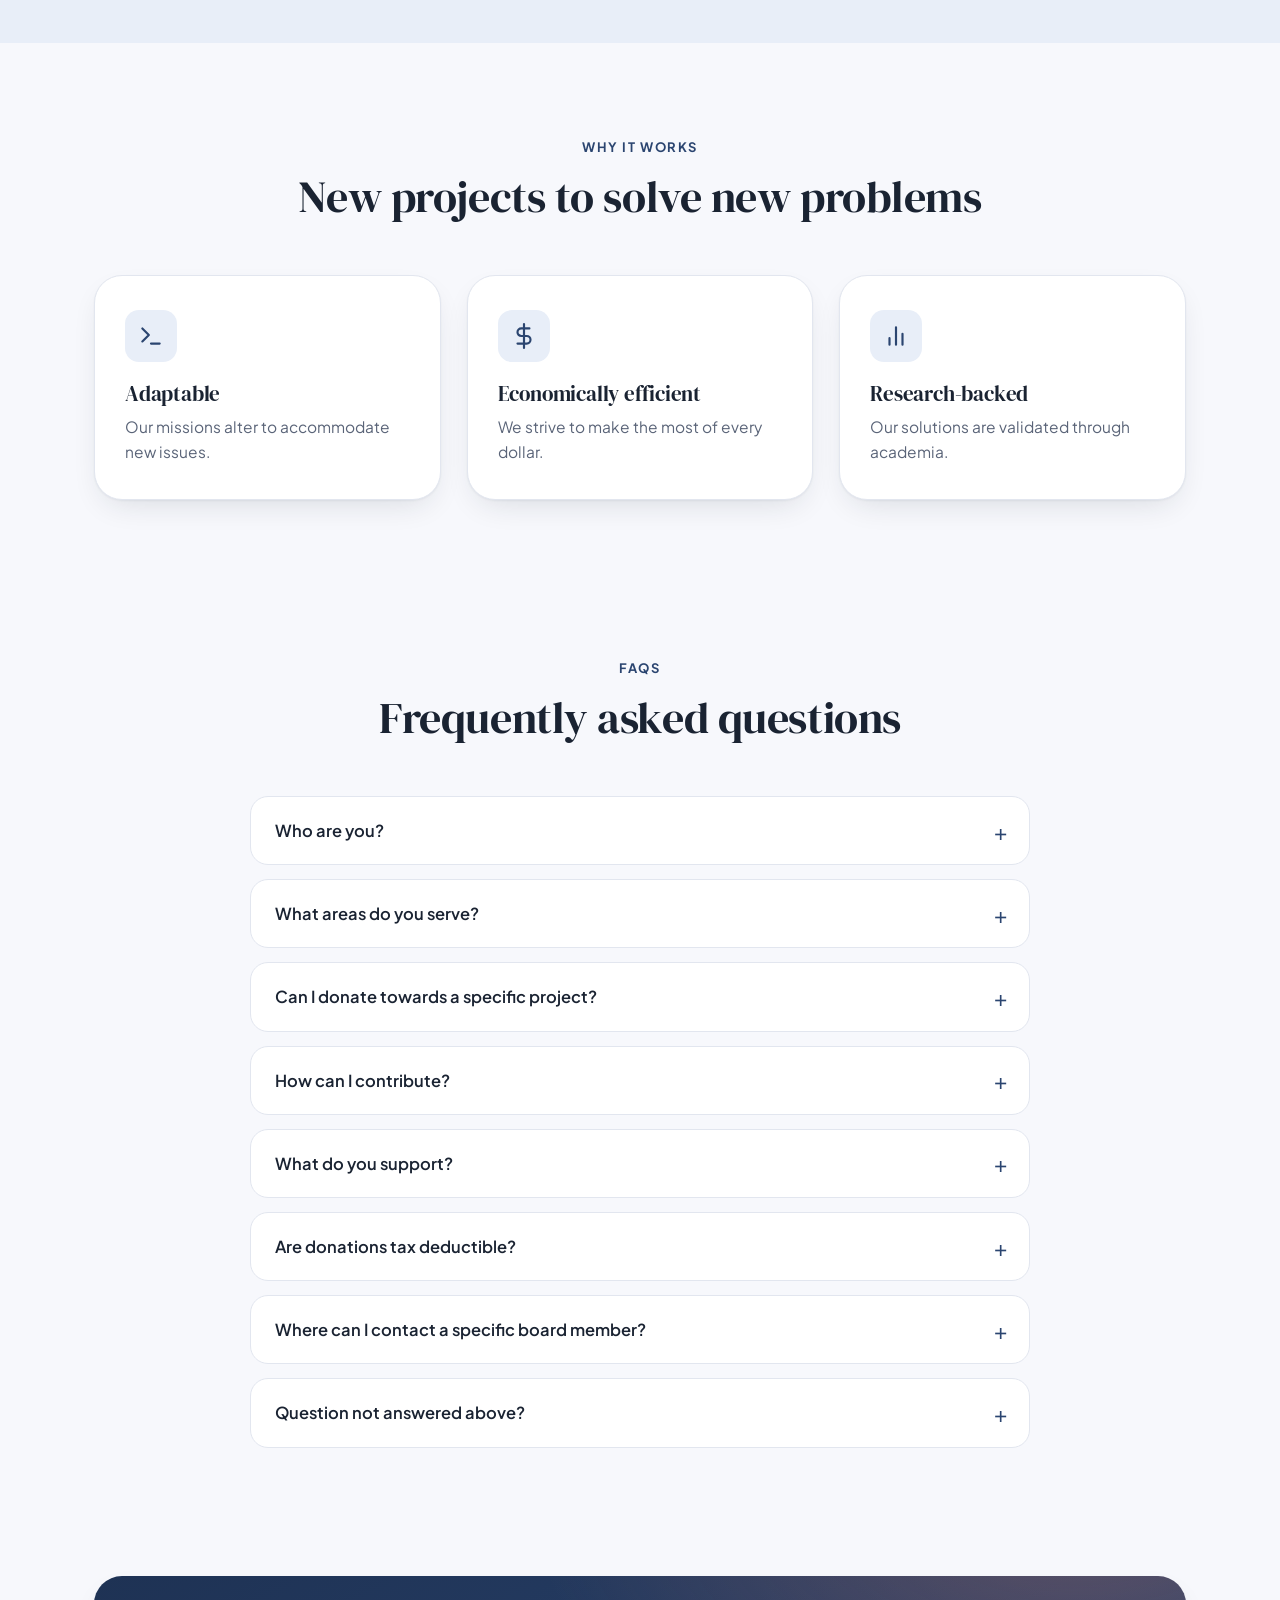
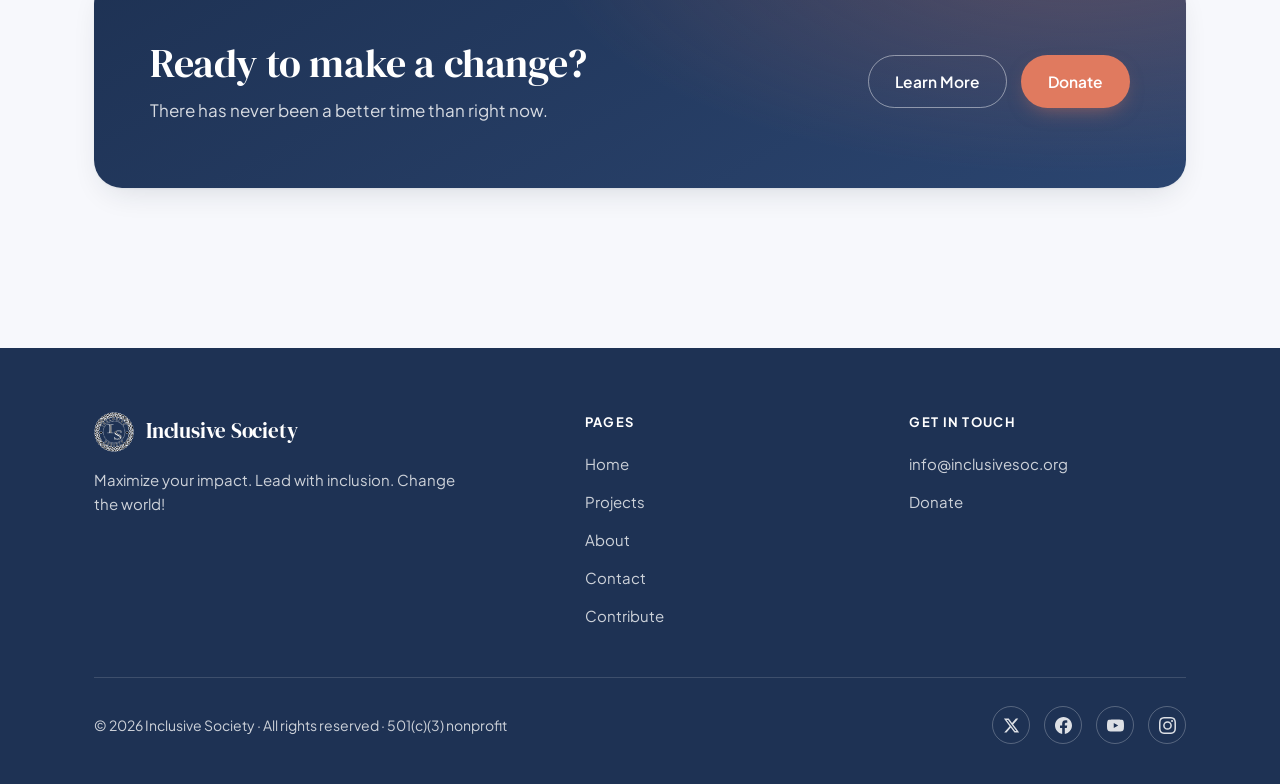
==== commit 0c995da6: "Redesign with indigo-coral palette, full-screen hero, and modern fonts - Replace teal/amber scheme w" ====
--- a/index.html
+++ b/index.html
@@ -8,7 +8,7 @@
 <link rel="icon" type="image/png" href="assets/img/logo.png">
 <link rel="preconnect" href="https://fonts.googleapis.com">
 <link rel="preconnect" href="https://fonts.gstatic.com" crossorigin>
-<link href="https://fonts.googleapis.com/css2?family=Fraunces:ital,opsz,wght@0,9..144,400..700;1,9..144,400..700&family=Inter:wght@400;500;600;700&display=swap" rel="stylesheet">
+<link href="https://fonts.googleapis.com/css2?family=DM+Serif+Display:ital@0;1&family=Plus+Jakarta+Sans:wght@400;500;600;700&display=swap" rel="stylesheet">
 <link rel="stylesheet" href="assets/css/style.css">
 </head>
 <body>
--- a/assets/css/style.css
+++ b/assets/css/style.css
@@ -3,21 +3,22 @@
    ============================================================ */
 
 :root {
-  --bg: #FAF8F3;
+  --bg: #F7F8FC;
   --surface: #FFFFFF;
-  --ink: #17302C;
-  --ink-soft: #4A6560;
-  --line: #E5E0D5;
-  --teal: #0E5F56;
-  --teal-deep: #0A423C;
-  --teal-tint: #E3EFEC;
-  --amber: #E9A13B;
-  --amber-deep: #C77F1B;
+  --ink: #1A2332;
+  --ink-soft: #5A6478;
+  --line: #E2E6EF;
+  --primary: #2B4570;
+  --primary-deep: #1E3254;
+  --primary-tint: #E8EEF8;
+  --accent: #E07A5F;
+  --accent-deep: #C45E44;
+  --accent-light: #FDF0EC;
   --radius: 18px;
   --radius-lg: 28px;
-  --shadow: 0 1px 2px rgba(23, 48, 44, .05), 0 12px 32px -12px rgba(23, 48, 44, .18);
-  --font-display: "Fraunces", Georgia, serif;
-  --font-body: "Inter", -apple-system, BlinkMacSystemFont, "Segoe UI", sans-serif;
+  --shadow: 0 1px 2px rgba(26, 35, 50, .05), 0 12px 32px -12px rgba(26, 35, 50, .16);
+  --font-display: "DM Serif Display", Georgia, "Times New Roman", serif;
+  --font-body: "Plus Jakarta Sans", -apple-system, BlinkMacSystemFont, "Segoe UI", sans-serif;
 }
 
 * { margin: 0; padding: 0; box-sizing: border-box; }
@@ -35,14 +36,14 @@
 
 img { max-width: 100%; display: block; }
 
-a { color: var(--teal); text-decoration: none; }
+a { color: var(--primary); text-decoration: none; }
 a:hover { text-decoration: none; }
 
 .wrap { max-width: 1140px; margin: 0 auto; padding: 0 24px; }
 
 /* ---------- Typography ---------- */
 
-h1, h2, h3 { font-family: var(--font-display); font-weight: 600; line-height: 1.12; letter-spacing: -0.01em; }
+h1, h2, h3 { font-family: var(--font-display); font-weight: 400; line-height: 1.15; letter-spacing: -0.01em; }
 
 .eyebrow {
   display: inline-block;
@@ -50,26 +51,26 @@
   font-weight: 700;
   letter-spacing: .12em;
   text-transform: uppercase;
-  color: var(--teal);
+  color: var(--primary);
   margin-bottom: 14px;
 }
 
-.eyebrow--amber { color: var(--amber-deep); }
+.eyebrow--accent { color: var(--accent-deep); }
 
 .lede { font-size: 19px; color: var(--ink-soft); max-width: 62ch; }
 
 /* ---------- Announcement bar ---------- */
 
 .announce {
-  background: var(--amber);
-  color: #3A2A08;
+  background: var(--accent);
+  color: #fff;
   text-align: center;
   padding: 9px 20px;
   font-size: 14.5px;
   font-weight: 600;
 }
 .announce a { color: inherit; text-decoration: underline; text-underline-offset: 3px; }
-.announce a:hover { opacity: .8; }
+.announce a:hover { opacity: .85; }
 
 /* ---------- Header ---------- */
 
@@ -77,7 +78,7 @@
   position: sticky;
   top: 0;
   z-index: 50;
-  background: rgba(250, 248, 243, .88);
+  background: rgba(247, 248, 252, .9);
   backdrop-filter: blur(12px);
   -webkit-backdrop-filter: blur(12px);
   border-bottom: 1px solid var(--line);
@@ -95,8 +96,8 @@
 .brand img { width: 40px; height: 40px; }
 .brand span {
   font-family: var(--font-display);
-  font-weight: 700;
-  font-size: 20px;
+  font-weight: 400;
+  font-size: 21px;
   letter-spacing: -0.01em;
 }
 
@@ -107,7 +108,7 @@
   font-size: 15.5px;
   transition: color .15s;
 }
-.nav-links a:hover, .nav-links a[aria-current="page"] { color: var(--teal); }
+.nav-links a:hover, .nav-links a[aria-current="page"] { color: var(--primary); }
 .nav-links a[aria-current="page"] { font-weight: 700; }
 
 .nav-cta { display: flex; align-items: center; gap: 12px; }
@@ -159,14 +160,14 @@
 }
 .btn:hover { transform: translateY(-1px); }
 
-.btn--primary { background: var(--teal); color: #fff; box-shadow: 0 8px 20px -8px rgba(14, 95, 86, .55); }
-.btn--primary:hover { background: var(--teal-deep); color: #fff; }
-
-.btn--amber { background: var(--amber); color: #3A2A08; box-shadow: 0 8px 20px -8px rgba(233, 161, 59, .6); }
-.btn--amber:hover { background: #F0B45C; }
+.btn--primary { background: var(--primary); color: #fff; box-shadow: 0 8px 20px -8px rgba(43, 69, 112, .55); }
+.btn--primary:hover { background: var(--primary-deep); color: #fff; }
+
+.btn--amber { background: var(--accent); color: #fff; box-shadow: 0 8px 20px -8px rgba(224, 122, 95, .55); }
+.btn--amber:hover { background: var(--accent-deep); color: #fff; }
 
 .btn--ghost { border-color: var(--line); color: var(--ink); background: transparent; }
-.btn--ghost:hover { border-color: var(--teal); color: var(--teal); }
+.btn--ghost:hover { border-color: var(--primary); color: var(--primary); }
 
 .btn--ghost-light { border-color: rgba(255,255,255,.45); color: #fff; background: transparent; }
 .btn--ghost-light:hover { background: rgba(255,255,255,.12); color: #fff; }
@@ -176,25 +177,38 @@
 .hero {
   position: relative;
   background:
-    radial-gradient(1100px 520px at 85% -10%, rgba(233, 161, 59, .28), transparent 60%),
-    radial-gradient(900px 600px at -10% 110%, rgba(233, 161, 59, .14), transparent 55%),
-    linear-gradient(160deg, var(--teal-deep) 0%, var(--teal) 70%);
+    radial-gradient(1100px 520px at 85% -10%, rgba(224, 122, 95, .22), transparent 60%),
+    radial-gradient(900px 600px at -10% 110%, rgba(224, 122, 95, .12), transparent 55%),
+    linear-gradient(155deg, var(--primary-deep) 0%, var(--primary) 72%);
   color: #fff;
   overflow: hidden;
 }
+
+/* Full-viewport home hero */
+.hero:not(.hero--sub) {
+  min-height: 100dvh;
+  display: flex;
+  align-items: center;
+}
+.hero:not(.hero--sub) .wrap {
+  padding-top: 48px;
+  padding-bottom: 48px;
+  position: relative;
+  width: 100%;
+}
+
 .hero .wrap {
   padding-top: 96px;
   padding-bottom: 104px;
   position: relative;
 }
-.hero .eyebrow { color: var(--amber); }
+.hero .eyebrow { color: rgba(255, 255, 255, .75); }
 .hero h1 {
-  font-size: clamp(42px, 6.5vw, 74px);
+  font-size: clamp(44px, 7vw, 80px);
   max-width: 13ch;
   margin-bottom: 22px;
-  font-weight: 640;
-}
-.hero h1 em { font-style: italic; color: var(--amber); }
+}
+.hero h1 em { font-style: italic; color: var(--accent); }
 .hero p { font-size: 20px; color: rgba(255,255,255,.85); max-width: 52ch; margin-bottom: 36px; }
 .hero-actions { display: flex; gap: 14px; flex-wrap: wrap; }
 
@@ -206,8 +220,8 @@
 
 .section { padding: 88px 0; }
 .section--tight { padding: 64px 0; }
-.section--teal { background: var(--teal-deep); color: #fff; }
-.section--tint { background: var(--teal-tint); }
+.section--teal { background: var(--primary-deep); color: #fff; }
+.section--tint { background: var(--primary-tint); }
 
 .section-head { max-width: 720px; margin-bottom: 52px; }
 .section-head h2 { font-size: clamp(30px, 4vw, 44px); margin-bottom: 16px; }
@@ -237,7 +251,7 @@
   flex-direction: column;
   transition: transform .2s, box-shadow .2s;
 }
-.card:hover { transform: translateY(-4px); box-shadow: 0 2px 4px rgba(23,48,44,.06), 0 24px 48px -16px rgba(23,48,44,.24); }
+.card:hover { transform: translateY(-4px); box-shadow: 0 2px 4px rgba(26,35,50,.06), 0 24px 48px -16px rgba(26,35,50,.22); }
 
 .card img { height: 210px; width: 100%; object-fit: cover; }
 .card-body { padding: 26px 26px 30px; display: flex; flex-direction: column; gap: 10px; flex: 1; }
@@ -254,19 +268,18 @@
   text-transform: uppercase;
   padding: 5px 12px;
   border-radius: 999px;
-  background: var(--teal-tint);
-  color: var(--teal);
+  background: var(--primary-tint);
+  color: var(--primary);
 }
 .tag--red { background: #FBE9E4; color: #B4462B; }
-.tag--amber { background: #FCF0DC; color: var(--amber-deep); }
+.tag--amber { background: var(--accent-light); color: var(--accent-deep); }
 
 /* ---------- Stats ---------- */
 
 .stats { text-align: center; }
 .stat h3 {
   font-size: clamp(40px, 5vw, 56px);
-  color: var(--amber);
-  font-weight: 640;
+  color: var(--accent);
   margin-bottom: 6px;
 }
 .section--teal .stat p { color: rgba(255,255,255,.8); font-size: 15.5px; }
@@ -299,8 +312,8 @@
   flex: none;
   width: 24px; height: 24px;
   border-radius: 50%;
-  background: var(--teal-tint);
-  color: var(--teal);
+  background: var(--primary-tint);
+  color: var(--primary);
   font-size: 13px;
   font-weight: 800;
   display: inline-flex;
@@ -321,8 +334,8 @@
 .value .icon {
   width: 52px; height: 52px;
   border-radius: 14px;
-  background: var(--teal-tint);
-  color: var(--teal);
+  background: var(--primary-tint);
+  color: var(--primary);
   display: flex;
   align-items: center;
   justify-content: center;
@@ -358,7 +371,7 @@
   top: 50%;
   transform: translateY(-50%);
   font-size: 22px;
-  color: var(--teal);
+  color: var(--primary);
   font-weight: 400;
   transition: transform .2s;
 }
@@ -378,11 +391,17 @@
   transition: transform .2s, box-shadow .2s;
 }
 .person:hover { transform: translateY(-4px); }
-.person img { width: 100%; aspect-ratio: 1/1; object-fit: cover; object-position: center top; }
+.person img {
+  width: 100%;
+  aspect-ratio: 1/1;
+  object-fit: cover;
+  object-position: center top;
+}
+.person img.person-img--center { object-position: center center; }
 .person-body { padding: 22px 22px 28px; }
 .person-body h3 { font-size: 21px; margin-bottom: 4px; }
 .person-body .role {
-  color: var(--teal);
+  color: var(--primary);
   font-weight: 600;
   font-size: 13.5px;
   letter-spacing: .04em;
@@ -395,8 +414,8 @@
 
 .cta-band {
   background:
-    radial-gradient(900px 400px at 90% -20%, rgba(233,161,59,.3), transparent 60%),
-    linear-gradient(150deg, var(--teal-deep), var(--teal));
+    radial-gradient(900px 400px at 90% -20%, rgba(224, 122, 95, .28), transparent 60%),
+    linear-gradient(150deg, var(--primary-deep), var(--primary));
   color: #fff;
   border-radius: var(--radius-lg);
   padding: 64px 56px;
@@ -439,8 +458,8 @@
 .form-field select:focus,
 .form-field textarea:focus {
   outline: none;
-  border-color: var(--teal);
-  box-shadow: 0 0 0 3px rgba(14, 95, 86, .14);
+  border-color: var(--primary);
+  box-shadow: 0 0 0 3px rgba(43, 69, 112, .14);
 }
 .form-field textarea { min-height: 140px; resize: vertical; }
 
@@ -460,8 +479,8 @@
   flex: none;
   width: 46px; height: 46px;
   border-radius: 13px;
-  background: var(--teal-tint);
-  color: var(--teal);
+  background: var(--primary-tint);
+  color: var(--primary);
   display: flex; align-items: center; justify-content: center;
 }
 .info-tile .icon svg { width: 22px; height: 22px; }
@@ -476,8 +495,8 @@
   content: "✓";
   width: 30px; height: 30px;
   border-radius: 50%;
-  background: var(--amber);
-  color: #3A2A08;
+  background: var(--accent);
+  color: #fff;
   font-weight: 800;
   display: inline-flex;
   align-items: center;
@@ -488,7 +507,7 @@
 /* ---------- Footer ---------- */
 
 .site-footer {
-  background: var(--teal-deep);
+  background: var(--primary-deep);
   color: rgba(255,255,255,.78);
   padding: 64px 0 40px;
   margin-top: 96px;
@@ -515,7 +534,7 @@
 }
 .footer-links { list-style: none; display: grid; gap: 10px; }
 .footer-links a { color: rgba(255,255,255,.78); font-size: 15px; }
-.footer-links a:hover { color: var(--amber); }
+.footer-links a:hover { color: var(--accent); }
 
 .footer-bottom {
   border-top: 1px solid rgba(255,255,255,.14);
@@ -538,22 +557,23 @@
   color: rgba(255,255,255,.85);
   transition: background .15s, color .15s;
 }
-.socials a:hover { background: var(--amber); color: #3A2A08; border-color: var(--amber); }
+.socials a:hover { background: var(--accent); color: #fff; border-color: var(--accent); }
 .socials svg { width: 17px; height: 17px; }
 
 /* ---------- Misc ---------- */
 
 .notice {
-  background: var(--teal-tint);
-  border: 1px solid #CBDFDA;
+  background: var(--primary-tint);
+  border: 1px solid #C8D4E8;
   border-radius: var(--radius);
   padding: 16px 20px;
   font-size: 14.5px;
-  color: var(--teal-deep);
+  color: var(--primary-deep);
 }
 
 @media (max-width: 640px) {
   .section { padding: 64px 0; }
+  .hero:not(.hero--sub) .wrap { padding-top: 32px; padding-bottom: 32px; }
   .hero .wrap { padding-top: 64px; padding-bottom: 72px; }
   .cta-band { padding: 44px 28px; }
   .form-card { padding: 28px 22px; }
